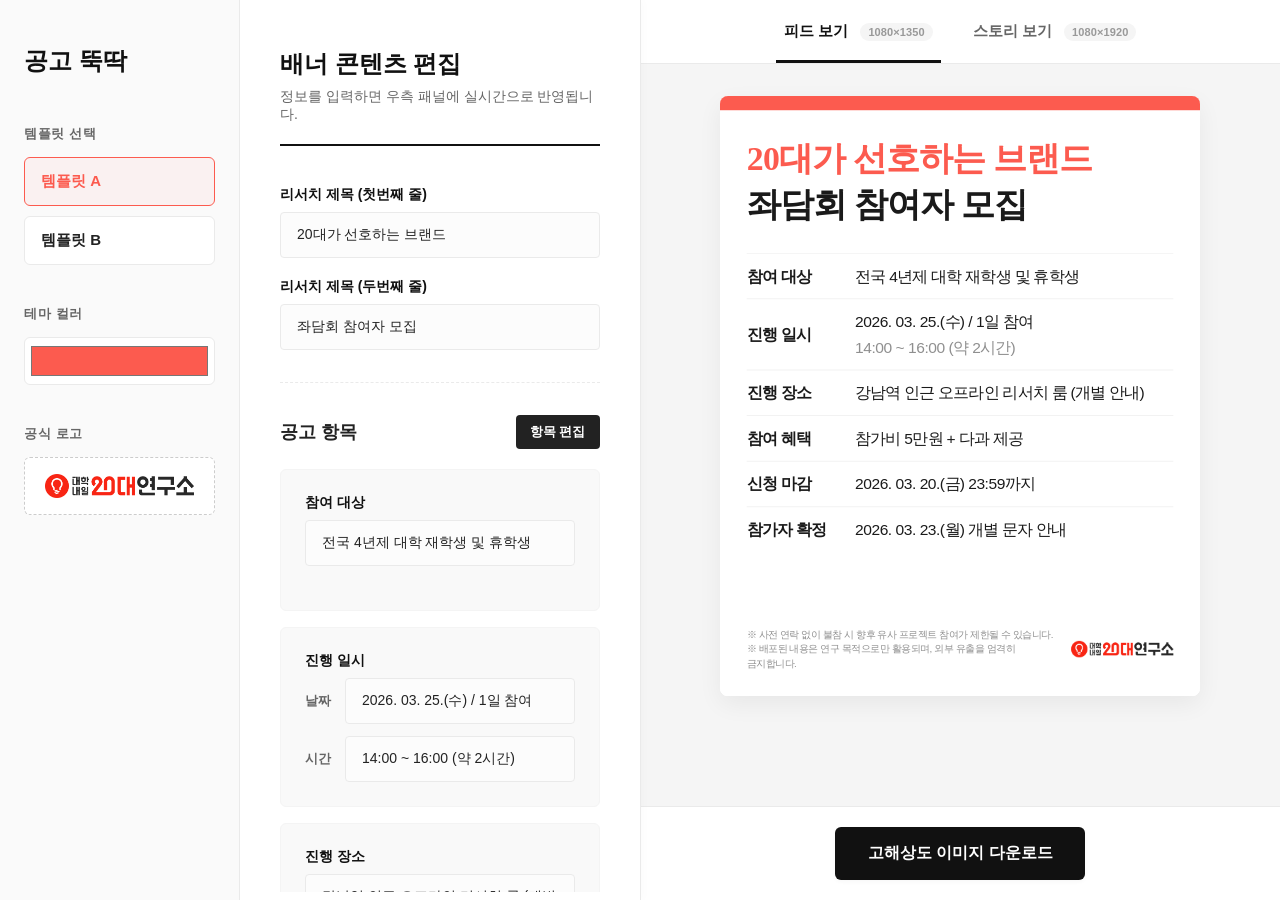
==== index.html @ 6df1a8b8 "Revert "Update index.html, script.js, locofy_template_a_story.css" This reverts commit bafbe2881d2fe" ====
<!DOCTYPE html>
<html lang="ko">

<head>
    <meta charset="UTF-8">
    <meta name="viewport" content="width=device-width, initial-scale=1.0">
    <title>공고뚝딱 : Research Banner Builder</title>
    <link rel="stylesheet" href="style.css">
    <link rel="stylesheet" href="templates/template_a/feed/locofy_global.css">
    <link rel="stylesheet" href="templates/template_a/feed/locofy_template_a_scoped.css">
    <link rel="stylesheet" href="templates/template_a/story/locofy_template_a_story_global.css">
    <link rel="stylesheet" href="templates/template_a/story/locofy_template_a_story_scoped.css">
    <link href="https://fonts.googleapis.com/css2?family=Pretendard:wght@400;500;600;700;800&display=swap"
        rel="stylesheet">
    <script src="https://cdnjs.cloudflare.com/ajax/libs/html2canvas/1.4.1/html2canvas.min.js"></script>
    <script src="https://cdn.jsdelivr.net/npm/sortablejs@latest/Sortable.min.js"></script>
</head>

<body>
    <div class="app-container">
        <!-- 1. 좌측: 빌드 패널 (5) -->
        <aside class="build-panel">

            <!-- Col 1: 기초 설정 -->
            <div class="build-col build-col-settings">
                <h2 class="app-title">공고 뚝딱</h2>
                <div class="setting-group">
                    <h3>템플릿 선택</h3>
                    <div class="template-toggle">
                        <button type="button" class="tpl-btn active" data-tpl="template-a">템플릿 A</button>
                        <button type="button" class="tpl-btn" data-tpl="template-b">템플릿 B</button>
                    </div>
                </div>

                <div class="setting-group">
                    <h3>테마 컬러</h3>
                    <input type="color" id="theme-color" value="#FC5B4F">
                </div>

                <div class="setting-group">
                    <h3>공식 로고</h3>
                    <div class="logo-preview-box">
                        <img src="assets/images/LOGO_20SLAB.png" alt="대학내일20대연구소 로고" class="panel-logo">
                    </div>
                </div>
            </div>

            <!-- Col 2: 콘텐츠 편집 -->
            <div class="build-col build-col-content">
                <div id="build-panel-scroller" class="build-panel-scroller">
                    <header class="content-header">
                        <h2>배너 콘텐츠 편집</h2>
                        <p>정보를 입력하면 우측 패널에 실시간으로 반영됩니다.</p>
                    </header>

                    <form id="banner-form">
                        <div class="form-group">
                            <label for="title-line1">리서치 제목 (첫번째 줄)</label>
                            <input type="text" id="title-line1" placeholder="예: 20대가 선호하는 브랜드" value="20대가 선호하는 브랜드">
                        </div>
                        <div class="form-group">
                            <label for="title-line2">리서치 제목 (두번째 줄)</label>
                            <input type="text" id="title-line2" placeholder="예: 좌담회 참여자 모집" value="좌담회 참여자 모집">
                        </div>

                        <!-- 동적 리스트 공간 (현재는 정적 입력 필드들을 유지하되, 구조상 분리) -->
                        <div class="dynamic-list-wrapper">
                            <div class="list-header">
                                <h3>공고 항목</h3>
                                <!-- 동적 관리를 위한 버튼 -->
                                <div class="list-action-btns">
                                    <button type="button" class="add-item-btn" style="display: none;">+ 항목 추가</button>
                                    <button type="button" class="edit-mode-btn">항목 편집</button>
                                </div>
                            </div>
                            <div class="dynamic-list">
                                <div class="list-item" id="editor-target">
                                    <div class="item-header-row">
                                        <div class="item-label-group">
                                            <span class="drag-handle" title="드래그하여 이동"><svg viewBox="0 0 24 24"
                                                    width="16" height="16" stroke="currentColor" stroke-width="2"
                                                    fill="none" stroke-linecap="round" stroke-linejoin="round">
                                                    <line x1="4" y1="8" x2="20" y2="8"></line>
                                                    <line x1="4" y1="16" x2="20" y2="16"></line>
                                                </svg></span>

                                            <span class="display-title-text"></span>
                                            <select class="preset-title-select dynamic-title-input" data-for="target">
                                                <option value="참여 대상" selected>참여 대상</option>
                                                <option value="진행 일시">진행 일시</option>
                                                <option value="진행 장소">진행 장소</option>
                                                <option value="참여 혜택">참여 혜택</option>
                                                <option value="신청 마감">신청 마감</option>
                                                <option value="참가자 확정">참가자 확정</option>
                                                <option value="기타">기타(직접 입력)</option>
                                            </select>
                                            <input type="text" class="custom-title-input dynamic-title-input"
                                                style="display:none;" placeholder="항목명 입력">

                                        </div>
                                        <label class="highlight-toggle" title="강조 항목 지정">
                                            <input type="checkbox" class="highlight-checkbox"
                                                data-preview-id="preview-dl-target">
                                            <span class="highlight-toggle-icon">★</span>
                                        </label>
                                        <button type="button" class="del-btn" title="항목 삭제"><svg viewBox="0 0 24 24"
                                                width="16" height="16" stroke="currentColor" stroke-width="2"
                                                fill="none" stroke-linecap="round" stroke-linejoin="round">
                                                <polyline points="3 6 5 6 21 6"></polyline>
                                                <path
                                                    d="M19 6v14a2 2 0 0 1-2 2H7a2 2 0 0 1-2-2V6m3 0V4a2 2 0 0 1 2-2h4a2 2 0 0 1 2 2v2">
                                                </path>
                                                <line x1="10" y1="11" x2="10" y2="17"></line>
                                                <line x1="14" y1="11" x2="14" y2="17"></line>
                                            </svg></button>
                                    </div>
                                    <div class="form-group">
                                        <input type="text" id="target" placeholder="예: 전국 4년제 대학 재학생 및 휴학생"
                                            value="전국 4년제 대학 재학생 및 휴학생">
                                    </div>
                                </div>

                                <div class="list-item" id="editor-date" style="position: relative; z-index: 2;">
                                    <div class="item-header-row">
                                        <div class="item-label-group">
                                            <span class="drag-handle" title="드래그하여 이동"><svg viewBox="0 0 24 24"
                                                    width="16" height="16" stroke="currentColor" stroke-width="2"
                                                    fill="none" stroke-linecap="round" stroke-linejoin="round">
                                                    <line x1="4" y1="8" x2="20" y2="8"></line>
                                                    <line x1="4" y1="16" x2="20" y2="16"></line>
                                                </svg></span>

                                            <span class="display-title-text"></span>
                                            <select class="preset-title-select dynamic-title-input" data-for="date">
                                                <option value="참여 대상">참여 대상</option>
                                                <option value="진행 일시" selected>진행 일시</option>
                                                <option value="진행 장소">진행 장소</option>
                                                <option value="참여 혜택">참여 혜택</option>
                                                <option value="신청 마감">신청 마감</option>
                                                <option value="참가자 확정">참가자 확정</option>
                                                <option value="기타">기타(직접 입력)</option>
                                            </select>
                                            <input type="text" class="custom-title-input dynamic-title-input"
                                                style="display:none;" placeholder="항목명 입력">
                                            <span class="fixed-item-label">(고정 항목)</span>
                                        </div>
                                        <label class="highlight-toggle" title="강조 항목 지정">
                                            <input type="checkbox" class="highlight-checkbox"
                                                data-preview-id="preview-dl-date">
                                            <span class="highlight-toggle-icon">★</span>
                                        </label>
                                        <!-- 진행 일시는 필수 항목이므로 삭제 버튼 제공 안됨 (드래그만 가능) -->
                                    </div>
                                    <div class="form-group form-group--grouped">
                                        <div class="sub-group">
                                            <label for="date-date">날짜</label>
                                            <input type="text" id="date-date" value="2026. 03. 25.(수) / 1일 참여">
                                        </div>
                                        <div class="sub-group">
                                            <label for="date-time">시간</label>
                                            <input type="text" id="date-time" value="14:00 ~ 16:00 (약 2시간)">
                                        </div>
                                    </div>
                                </div>

                                <div class="list-item" id="editor-location">
                                    <div class="item-header-row">
                                        <div class="item-label-group">
                                            <span class="drag-handle" title="드래그하여 이동"><svg viewBox="0 0 24 24"
                                                    width="16" height="16" stroke="currentColor" stroke-width="2"
                                                    fill="none" stroke-linecap="round" stroke-linejoin="round">
                                                    <line x1="4" y1="8" x2="20" y2="8"></line>
                                                    <line x1="4" y1="16" x2="20" y2="16"></line>
                                                </svg></span>

                                            <span class="display-title-text"></span>
                                            <select class="preset-title-select dynamic-title-input" data-for="location">
                                                <option value="참여 대상">참여 대상</option>
                                                <option value="진행 일시">진행 일시</option>
                                                <option value="진행 장소" selected>진행 장소</option>
                                                <option value="참여 혜택">참여 혜택</option>
                                                <option value="신청 마감">신청 마감</option>
                                                <option value="참가자 확정">참가자 확정</option>
                                                <option value="기타">기타(직접 입력)</option>
                                            </select>
                                            <input type="text" class="custom-title-input dynamic-title-input"
                                                style="display:none;" placeholder="항목명 입력">

                                        </div>
                                        <label class="highlight-toggle" title="강조 항목 지정">
                                            <input type="checkbox" class="highlight-checkbox"
                                                data-preview-id="preview-dl-location">
                                            <span class="highlight-toggle-icon">★</span>
                                        </label>
                                        <button type="button" class="del-btn" title="항목 삭제"><svg viewBox="0 0 24 24"
                                                width="16" height="16" stroke="currentColor" stroke-width="2"
                                                fill="none" stroke-linecap="round" stroke-linejoin="round">
                                                <polyline points="3 6 5 6 21 6"></polyline>
                                                <path
                                                    d="M19 6v14a2 2 0 0 1-2 2H7a2 2 0 0 1-2-2V6m3 0V4a2 2 0 0 1 2-2h4a2 2 0 0 1 2 2v2">
                                                </path>
                                                <line x1="10" y1="11" x2="10" y2="17"></line>
                                                <line x1="14" y1="11" x2="14" y2="17"></line>
                                            </svg></button>
                                    </div>
                                    <div class="form-group">
                                        <input type="text" id="location" value="강남역 인근 오프라인 리서치 룸 (개별 안내)">
                                    </div>
                                </div>

                                <div class="list-item" id="editor-benefit">
                                    <div class="item-header-row">
                                        <div class="item-label-group">
                                            <span class="drag-handle" title="드래그하여 이동"><svg viewBox="0 0 24 24"
                                                    width="16" height="16" stroke="currentColor" stroke-width="2"
                                                    fill="none" stroke-linecap="round" stroke-linejoin="round">
                                                    <line x1="4" y1="8" x2="20" y2="8"></line>
                                                    <line x1="4" y1="16" x2="20" y2="16"></line>
                                                </svg></span>

                                            <span class="display-title-text"></span>
                                            <select class="preset-title-select dynamic-title-input" data-for="benefit">
                                                <option value="참여 대상">참여 대상</option>
                                                <option value="진행 일시">진행 일시</option>
                                                <option value="진행 장소">진행 장소</option>
                                                <option value="참여 혜택" selected>참여 혜택</option>
                                                <option value="신청 마감">신청 마감</option>
                                                <option value="참가자 확정">참가자 확정</option>
                                                <option value="기타">기타(직접 입력)</option>
                                            </select>
                                            <input type="text" class="custom-title-input dynamic-title-input"
                                                style="display:none;" placeholder="항목명 입력">

                                        </div>
                                        <label class="highlight-toggle" title="강조 항목 지정">
                                            <input type="checkbox" class="highlight-checkbox"
                                                data-preview-id="preview-dl-benefit">
                                            <span class="highlight-toggle-icon">★</span>
                                        </label>
                                        <button type="button" class="del-btn" title="항목 삭제"><svg viewBox="0 0 24 24"
                                                width="16" height="16" stroke="currentColor" stroke-width="2"
                                                fill="none" stroke-linecap="round" stroke-linejoin="round">
                                                <polyline points="3 6 5 6 21 6"></polyline>
                                                <path
                                                    d="M19 6v14a2 2 0 0 1-2 2H7a2 2 0 0 1-2-2V6m3 0V4a2 2 0 0 1 2-2h4a2 2 0 0 1 2 2v2">
                                                </path>
                                                <line x1="10" y1="11" x2="10" y2="17"></line>
                                                <line x1="14" y1="11" x2="14" y2="17"></line>
                                            </svg></button>
                                    </div>
                                    <div class="form-group">

                                        <select id="benefit" class="reward-select dynamic-content-input">
                                            <option value="">리워드 선택 안함</option>
                                            <option value="네이버페이 3천원(전원)">네이버페이 3천원(전원)</option>
                                            <option value="네이버페이 5천원(전원)">네이버페이 5천원(전원)</option>
                                            <option value="커리어톡 3천원(전원)">커리어톡 3천원(전원)</option>
                                            <option value="커리어톡 5천원(전원)">커리어톡 5천원(전원)</option>
                                            <option value="기타" selected>기타(직접 입력)</option>
                                        </select>
                                        <input type="text" id="benefit-custom" placeholder="기타 혜택 입력"
                                            value="참가비 5만원 + 다과 제공" style="margin-top: 0.5rem; width: 100%;">

                                    </div>
                                </div>

                                <div class="list-item" id="editor-deadline">
                                    <div class="item-header-row">
                                        <div class="item-label-group">
                                            <span class="drag-handle" title="드래그하여 이동"><svg viewBox="0 0 24 24"
                                                    width="16" height="16" stroke="currentColor" stroke-width="2"
                                                    fill="none" stroke-linecap="round" stroke-linejoin="round">
                                                    <line x1="4" y1="8" x2="20" y2="8"></line>
                                                    <line x1="4" y1="16" x2="20" y2="16"></line>
                                                </svg></span>

                                            <span class="display-title-text"></span>
                                            <select class="preset-title-select dynamic-title-input" data-for="deadline">
                                                <option value="참여 대상">참여 대상</option>
                                                <option value="진행 일시">진행 일시</option>
                                                <option value="진행 장소">진행 장소</option>
                                                <option value="참여 혜택">참여 혜택</option>
                                                <option value="신청 마감" selected>신청 마감</option>
                                                <option value="참가자 확정">참가자 확정</option>
                                                <option value="기타">기타(직접 입력)</option>
                                            </select>
                                            <input type="text" class="custom-title-input dynamic-title-input"
                                                style="display:none;" placeholder="항목명 입력">

                                        </div>
                                        <label class="highlight-toggle" title="강조 항목 지정">
                                            <input type="checkbox" class="highlight-checkbox"
                                                data-preview-id="preview-dl-deadline">
                                            <span class="highlight-toggle-icon">★</span>
                                        </label>
                                        <button type="button" class="del-btn" title="항목 삭제"><svg viewBox="0 0 24 24"
                                                width="16" height="16" stroke="currentColor" stroke-width="2"
                                                fill="none" stroke-linecap="round" stroke-linejoin="round">
                                                <polyline points="3 6 5 6 21 6"></polyline>
                                                <path
                                                    d="M19 6v14a2 2 0 0 1-2 2H7a2 2 0 0 1-2-2V6m3 0V4a2 2 0 0 1 2-2h4a2 2 0 0 1 2 2v2">
                                                </path>
                                                <line x1="10" y1="11" x2="10" y2="17"></line>
                                                <line x1="14" y1="11" x2="14" y2="17"></line>
                                            </svg></button>
                                    </div>
                                    <div class="form-group">
                                        <input type="text" id="deadline" value="2026. 03. 20.(금) 23:59까지">
                                    </div>
                                </div>

                                <div class="list-item" id="editor-announcement">
                                    <div class="item-header-row">
                                        <div class="item-label-group">
                                            <span class="drag-handle" title="드래그하여 이동"><svg viewBox="0 0 24 24"
                                                    width="16" height="16" stroke="currentColor" stroke-width="2"
                                                    fill="none" stroke-linecap="round" stroke-linejoin="round">
                                                    <line x1="4" y1="8" x2="20" y2="8"></line>
                                                    <line x1="4" y1="16" x2="20" y2="16"></line>
                                                </svg></span>

                                            <span class="display-title-text"></span>
                                            <select class="preset-title-select dynamic-title-input"
                                                data-for="announcement">
                                                <option value="참여 대상">참여 대상</option>
                                                <option value="진행 일시">진행 일시</option>
                                                <option value="진행 장소">진행 장소</option>
                                                <option value="참여 혜택">참여 혜택</option>
                                                <option value="신청 마감">신청 마감</option>
                                                <option value="참가자 확정" selected>참가자 확정</option>
                                                <option value="기타">기타(직접 입력)</option>
                                            </select>
                                            <input type="text" class="custom-title-input dynamic-title-input"
                                                style="display:none;" placeholder="항목명 입력">

                                        </div>
                                        <label class="highlight-toggle" title="강조 항목 지정">
                                            <input type="checkbox" class="highlight-checkbox"
                                                data-preview-id="preview-dl-announcement">
                                            <span class="highlight-toggle-icon">★</span>
                                        </label>
                                        <button type="button" class="del-btn" title="항목 삭제"><svg viewBox="0 0 24 24"
                                                width="16" height="16" stroke="currentColor" stroke-width="2"
                                                fill="none" stroke-linecap="round" stroke-linejoin="round">
                                                <polyline points="3 6 5 6 21 6"></polyline>
                                                <path
                                                    d="M19 6v14a2 2 0 0 1-2 2H7a2 2 0 0 1-2-2V6m3 0V4a2 2 0 0 1 2-2h4a2 2 0 0 1 2 2v2">
                                                </path>
                                                <line x1="10" y1="11" x2="10" y2="17"></line>
                                                <line x1="14" y1="11" x2="14" y2="17"></line>
                                            </svg></button>
                                    </div>
                                    <div class="form-group">
                                        <input type="text" id="announcement" value="2026. 03. 23.(월) 개별 문자 안내">
                                    </div>
                                </div>
                            </div>
                        </div>

                        <div class="form-group notice-group">
                            <label for="notice">유의사항</label>
                            <textarea id="notice" rows="3">※ 사전 연락 없이 불참 시 향후 유사 프로젝트 참여가 제한될 수 있습니다.
※ 배포된 내용은 연구 목적으로만 활용되며, 외부 유출을 엄격히 금지합니다.</textarea>
                        </div>

                        <div class="form-actions"
                            style="margin-top: 2.5rem; text-align: center; padding-top: 1.5rem; border-top: 1px dashed var(--border-color);">
                            <button type="button" id="save-data-btn" class="secondary-btn"
                                style="width: 100%; max-width: 250px;">임시저장</button>
                        </div>
                    </form>
                </div>
            </div>
        </aside>

        <!-- 2. 우측: 프리뷰 패널 (5) -->
        <main class="preview-panel">
            <!-- 규격 초과 알림 바 (Red Notification Bar) -->
            <div id="overflow-alert">
                <span class="alert-icon">⚠️</span>
                <span id="overflow-alert-msg">콘텐츠가 규격을 초과했습니다. 내용을 줄여주세요!</span>
            </div>
            <!-- 상단 탭 메뉴 -->
            <div class="preview-header">
                <div class="view-tabs">
                    <button class="view-tab active" data-mode="feed">피드 보기 <span
                            class="view-mode-badge">1080×1350</span></button>
                    <button class="view-tab" data-mode="story">스토리 보기 <span
                            class="view-mode-badge">1080×1920</span></button>
                </div>
            </div>

            <!-- 중앙 캔버스 영역 -->
            <div class="preview-center">
                <div class="canvas-container shadow-card" id="canvas-container">
                    <!-- 용량 게이지 바 -->
                    <div class="capacity-bar-wrapper">
                        <div class="capacity-bar-fill" id="capacity-bar"></div>
                    </div>
                    <!-- 템플릿 로직이 반영되는 컨테이너 -->
                    <div id="banner-canvas" class="banner-canvas template-a">
                        <!-- 기존 배너 디자인 뼈대 유지 -->
                        <div class="canvas-top-line"></div>

                        <!-- inner-wrap: 스토리 모드에서 수직 중앙 정렬 대상 -->
                        <div id="banner-content-wrapper" class="banner-inner-wrap">
                            <div id="banner-main-area" class="banner-content">
                                <div class="banner-header">
                                    <h2 id="preview-title-line1" class="preview-title-line1">20대가 선호하는 브랜드</h2>
                                    <h1 id="preview-title-line2" class="preview-title-line2">좌담회 참여자 모집</h1>
                                </div>

                                <div class="info-list">
                                    <dl id="preview-dl-target">
                                        <dt id="preview-dt-target">참여 대상</dt>
                                        <dd id="preview-target">전국 4년제 대학 재학생 및 휴학생</dd>
                                    </dl>
                                    <dl id="preview-dl-date">
                                        <dt id="preview-dt-date">진행 일시</dt>
                                        <dd>
                                            <span id="preview-date-date" class="block-span">2026. 03. 25.(수) / 1일
                                                참여</span>
                                            <span id="preview-date-time" class="block-span">14:00 ~ 16:00 (약 2시간)</span>
                                        </dd>
                                    </dl>
                                    <dl id="preview-dl-location">
                                        <dt id="preview-dt-location">진행 장소</dt>
                                        <dd id="preview-location">강남역 인근 오프라인 리서치 룸 (개별 안내)</dd>
                                    </dl>
                                    <dl id="preview-dl-benefit">
                                        <img id="preview-reward-img" class="reward-img" style="display:none;" src="">
                                        <dt id="preview-dt-benefit">참여 혜택</dt>
                                        <dd id="preview-benefit">참가비 5만원 + 다과 제공</dd>
                                    </dl>
                                    <dl id="preview-dl-deadline">
                                        <dt id="preview-dt-deadline">신청 마감</dt>
                                        <dd id="preview-deadline" class="semi-bold text-dark">2026. 03. 20.(금) 23:59까지
                                        </dd>
                                    </dl>
                                    <dl id="preview-dl-announcement">
                                        <dt id="preview-dt-announcement">확정 안내</dt>
                                        <dd id="preview-announcement">2026. 03. 23.(월) 개별 문자 안내</dd>
                                    </dl>
                                </div>
                            </div>

                            <div id="banner-footer-area" class="banner-footer">
                                <div class="notice-container">
                                    <p id="preview-notice" class="notice-text">※ 사전 연락 없이 불참 시 향후 유사 프로젝트 참여가 제한될 수
                                        있습니다.<br>※ 배포된 내용은 연구 목적으로만 활용되며, 외부 유출을 엄격히 금지합니다.</p>
                                </div>
                                <div class="brand-watermark">
                                    <img src="assets/images/LOGO_20SLAB.png" alt="대학내일20대연구소 공식 로고"
                                        class="official-logo">
                                </div>
                            </div>
                        </div>

                        <!-- 🚀 Locofy 실시간 HTML 렌더링 래퍼 -->
                        <div id="locofy-dynamic-wrapper" style="display: none;"></div>

                    </div>
                </div>
            </div>

            <!-- 하단 액션 버튼 영역 -->
            <div class="preview-actions">
                <button type="button" id="download-btn" class="download-btn">고해상도 이미지 다운로드</button>
            </div>
        </main>
    </div>

    <!-- 🚀 Locofy 실시간 HTML 렌더링용 템플릿 (CORS 우회 및 독립적 로드) -->
    <template id="tpl-locofy-a-feed">
        <div class="template-a-feed">
            <div class="head-bar"></div>
            <header class="frame-title">
                <h2 class="line-1"></h2>
                <h1 class="line-2"></h1>
            </header>
            <main class="frame-contents">
            </main>
            <div class="frame-footer">
                <div class="div locofy-notice"></div>
                <img class="logo-20slab-red-icon" loading="lazy" alt="로고" src="./assets/images/LOGO_20SLAB.png" />
            </div>
        </div>
    </template>

    <template id="tpl-locofy-a-story">
        <div class="template-a-feed">
            <div class="head-bar"></div>
            <header class="frame-title">
                <h2 class="line-12"></h2>
                <h1 class="line-22"></h1>
            </header>
            <main class="frame-contents">
            </main>
            <div class="frame-footer">
                <div class="div2 locofy-notice"></div>
                <img class="logo-20slab-red-icon2" loading="lazy" alt="" src="./assets/images/LOGO_20SLAB.png" />
            </div>
        </div>
    </template>

    <script src="script.js"></script>
</body>

</html>
---- style.css ----
@import url("https://cdn.jsdelivr.net/gh/orioncactus/pretendard@v1.3.8/dist/web/static/pretendard.css");

:root {
    --primary: #FC5B4F;
    --bg-color: #F5F5F5; /* 연한 회색 배경 */
    --panel-bg: #FFFFFF;
    --text-title: #111111;
    --text-main: #222222;
    --text-muted: #666666;
    --text-light: #999999;
    --border-color: #EAEAEA;
    --border-soft: #F4F4F4;
    --shadow-sm: 0 2px 4px rgba(0,0,0,0.03);
    --shadow-md: 0 8px 24px rgba(0,0,0,0.06); /* 그림자 짙게 조정 */
    --shadow-lg: 0 16px 32px rgba(0,0,0,0.1);
}

* {
    box-sizing: border-box;
    margin: 0;
    padding: 0;
    font-family: 'Pretendard', -apple-system, BlinkMacSystemFont, "Segoe UI", Roboto, sans-serif;
}

body {
    background-color: var(--bg-color);
    color: var(--text-main);
    height: 100vh;
    overflow: hidden;
}

.app-container {
    display: flex;
    height: 100vh;
    width: 100vw;
}

/* -------------------------------------
   좌측: 빌드 패널 (Build Panel)
------------------------------------- */
.build-panel {
    flex: 1; /* 가로 5 분할 */
    display: flex;
    flex-direction: row;
    background-color: var(--panel-bg);
    border-right: 1px solid var(--border-color);
    box-shadow: 2px 0 10px rgba(0,0,0,0.02);
    z-index: 10;
}

/* Col 1: 기초 설정 */
.build-col-settings {
    width: 240px;
    background-color: #FAFAFA;
    border-right: 1px solid var(--border-color);
    /* 우측 편집 패널의 테두리 여백(5px)을 동일하게 더해서 y축 높이를 완벽히 맞춤 */
    padding: calc(2.5rem + 5px) 1.5rem 2.5rem 1.5rem;
    display: flex;
    flex-direction: column;
    gap: 2.5rem;
    overflow-y: auto;
}

.app-title {
    font-size: 1.5rem;
    font-weight: 800;
    margin-bottom: 0.5rem;
    color: var(--text-title);
}

.setting-group h3 {
    font-size: 0.8125rem;
    font-weight: 800;
    color: var(--text-muted);
    margin-bottom: 0.875rem;
    text-transform: uppercase;
    letter-spacing: 0.05em;
}

.template-toggle {
    display: flex;
    flex-direction: column;
    gap: 0.625rem;
}

.tpl-btn {
    width: 100%;
    padding: 0.875rem 1rem;
    border: 1px solid var(--border-color);
    background-color: var(--panel-bg);
    border-radius: 0.375rem;
    cursor: pointer;
    font-size: 0.9375rem;
    font-weight: 600;
    text-align: left;
    color: var(--text-main);
    transition: all 0.2s ease;
}

.tpl-btn:hover {
    border-color: #CCC;
}

.tpl-btn.active {
    border-color: var(--primary);
    background-color: rgba(252, 91, 79, 0.05);
    color: var(--primary);
    font-weight: 700;
}

.setting-group input[type="color"] {
    width: 100%;
    height: 48px;
    padding: 0.25rem;
    border: 1px solid var(--border-color);
    border-radius: 0.375rem;
    cursor: pointer;
    background-color: var(--panel-bg);
}

.logo-preview-box {
    padding: 1rem;
    background-color: var(--panel-bg);
    border: 1px dashed #CCC;
    border-radius: 0.375rem;
    display: flex;
    justify-content: center;
    align-items: center;
}

.logo-preview-box .panel-logo {
    height: 24px;
    width: auto;
    object-fit: contain;
}

/* Col 2: 콘텐츠 편집 */
.build-col-content {
    flex: 1;
    display: flex;
    flex-direction: column;
    overflow: hidden; /* 테두리가 잘리지 않도록 이곳에서 스크롤을 막음 */
    border: 3px solid transparent; /* 평활 시 3px 프레임 확보 */
    box-sizing: border-box; /* 패널 폭 440px 고정 안쪽으로 보더 흡수 */
    padding: 5px; /* 스크롤바가 테두리에서 5px 떨어지도록 안쪽 여백 설정 */
    background-color: var(--panel-bg);
    transition: all 0.3s ease;
}

.build-panel-scroller {
    padding: 2.5rem 2rem 2.5rem 2rem; /* 스크롤 내부 영역은 알맹이 div로 넘김 */
    overflow-y: auto;
    flex: 1;
}

.content-header {
    margin-bottom: 2.5rem;
    border-bottom: 2px solid var(--text-title);
    padding-bottom: 1.25rem;
}

/* Edit Mode Visual Feedback */
.build-col-content.edit-mode-active {
    border: 3px solid #4895FF; /* 투명 테두리가 파란색으로 변경됨 */
    background-color: rgba(72, 149, 255, 0.02);
}

.content-header h2 {
    font-size: 1.5rem;
    font-weight: 800;
    margin-bottom: 0.5rem;
    color: var(--text-title);
}

.content-header p {
    font-size: 0.875rem;
    color: var(--text-muted);
}

/* 기존 Form 구조 호환 */
.form-group {
    margin-bottom: 1.25rem;
}

.form-group label:not(.group-label) {
    display: block;
    font-size: 0.875rem;
    font-weight: 700;
    margin-bottom: 0.5rem;
    color: var(--text-title);
}

/* 주요 섹션(리서치 제목, 유의사항) 라벨을 공고 항목 헤더와 동일하게 강조 */
.form-group label[for="title"],
.form-group label[for="notice"] {
    font-size: 1.125rem;
    font-weight: 800;
}

.form-group input[type="text"],
.form-group textarea {
    width: 100%;
    padding: 0.875rem 1rem;
    border: 1px solid var(--border-color);
    border-radius: 0.25rem;
    font-size: 0.875rem;
    transition: all 0.2s ease;
    outline: none;
    background-color: #FCFCFC;
    color: var(--text-main);
}

.form-group textarea {
    resize: vertical;
}

.form-group input[type="text"]:focus,
.form-group textarea:focus {
    border-color: var(--primary);
    background-color: #FFF;
    box-shadow: 0 0 0 1px var(--primary);
}

/* 동적 리스트 묶음 */
.dynamic-list-wrapper {
    margin: 2rem 0;
    padding-top: 2rem;
    border-top: 1px dashed var(--border-color);
}

.list-header {
    display: flex;
    justify-content: space-between;
    align-items: center;
    margin-bottom: 1.25rem;
}

.list-header h3 {
    font-size: 1.125rem;
    font-weight: 800;
}

.list-action-btns {
    display: flex;
    gap: 0.5rem;
}

.edit-mode-btn {
    padding: 0.5rem 0.875rem;
    background-color: var(--text-main);
    border: none;
    border-radius: 0.25rem;
    font-size: 0.8125rem;
    font-weight: 700;
    color: #FFF;
    cursor: pointer;
    transition: background-color 0.2s;
}

.edit-mode-btn:hover {
    background-color: #111;
}

.edit-mode-btn.active {
    background-color: var(--primary);
}

.add-item-btn {
    padding: 0.5rem 0.875rem;
    background-color: #F0F0F0;
    border: none;
    border-radius: 0.25rem;
    font-size: 0.8125rem;
    font-weight: 700;
    color: var(--text-title);
    cursor: pointer;
    transition: background-color 0.2s;
}

.add-item-btn:hover {
    background-color: #E0E0E0;
}

.list-item {
    background-color: #F9F9F9;
    border: 1px solid var(--border-soft);
    padding: 1.5rem;
    border-radius: 0.375rem;
    margin-bottom: 1rem;
    position: relative;
    /* 부드러운 추가/삭제 애니메이션을 돕는 전환 효과 */
    transition: all 0.3s ease;
}

.item-header-row {
    display: flex;
    justify-content: space-between;
    align-items: center;
    margin-bottom: 0.5rem;
}

.item-label-group {
    display: flex;
    align-items: center;
    gap: 0.5rem;
    flex: 1; /* 가변 인풋 공간 확보 */
}

.item-header-row label, .item-header-row .group-label {
    font-size: 0.875rem !important;
    font-weight: 700 !important;
    color: var(--text-title);
    margin-bottom: 0 !important;
}

/* 동적 생성되는 항목명 입력 필드 */
.dynamic-title-input {
    flex: 1;
    font-size: 0.875rem;
    font-weight: 700;
    color: var(--text-title);
    border: 1px solid transparent;
    border-bottom: 1px dashed var(--border-color);
    background: transparent;
    padding: 0.25rem 0.25rem 0.25rem 0;
    margin-right: 1rem;
    outline: none;
    transition: border-bottom-color 0.2s ease;
}

.dynamic-title-input:focus, .dynamic-title-input:hover {
    border-bottom-color: var(--primary);
}

/* 편집 모드일 때만 보이는 기능 버튼들 */
.del-btn, .drag-handle, .fixed-item-label, .highlight-toggle {
    display: none;
}

.edit-mode-active .del-btn {
    display: flex;
}

.edit-mode-active .drag-handle {
    display: inline-flex;
}

.edit-mode-active .fixed-item-label {
    display: inline;
}

.edit-mode-active .highlight-toggle {
    display: inline-flex;
    align-items: center;
    cursor: pointer;
    margin-right: 0.25rem;
}

/* 폼 제목 표시 텍스트 (보기 모드) */
.display-title-text {
    flex: 1;
    font-size: 0.875rem;
    font-weight: 700;
    color: var(--text-title);
    white-space: nowrap;
    overflow: hidden;
    text-overflow: ellipsis;
    margin-right: 1rem;
}

/* 기본 상태에서 드롭다운(select) 및 사용자 입력 숨김 */
.preset-title-select, .custom-title-input {
    display: none !important;
}

/* 편집 모드: 텍스트 숨기고, 폼 요소 보임 */
.edit-mode-active .display-title-text {
    display: none !important;
}

.edit-mode-active .preset-title-select {
    display: inline-block !important;
}

.edit-mode-active .custom-title-input.is-active {
    display: block !important;
}

.fixed-item-label {
    font-size: 0.75rem;
    color: var(--text-muted);
    font-weight: 400;
    margin-left: 0.25rem;
}

/* 쓰레기통 아이콘 버튼 */
.del-btn {
    background: none;
    border: none;
    cursor: pointer;
    color: var(--text-light);
    padding: 0.375rem;
    border-radius: 0.375rem;
    align-items: center;
    justify-content: center;
    transition: all 0.2s ease;
}

.del-btn:hover {
    color: #E53737;
    background-color: rgba(229, 55, 55, 0.1);
}

/* 강조 아이콘 (★ 별 버튼) */
.highlight-toggle {
    background: none;
    border: none;
    cursor: pointer;
    padding: 0.25rem;
    border-radius: 0.25rem;
    transition: all 0.2s ease;
    flex-shrink: 0;
}

.highlight-toggle input[type="checkbox"] {
    display: none; /* 실제 체크박스 숨기고 아이콘으로 대체 */
}

.highlight-toggle-icon {
    font-size: 1rem;
    color: var(--text-light);
    transition: color 0.2s ease, transform 0.2s ease;
    user-select: none;
}

.highlight-toggle:hover .highlight-toggle-icon {
    color: var(--primary);
    transform: scale(1.15);
}

.highlight-toggle input:checked ~ .highlight-toggle-icon {
    color: var(--primary);
}

/* 드래그 핸들 */
.drag-handle {
    cursor: grab;
    color: var(--text-muted);
    align-items: center;
    justify-content: center;
    padding: 0.25rem;
    border-radius: 0.25rem;
}

.drag-handle:hover {
    background-color: #EAEAEA;
    color: var(--text-title);
}

.drag-handle:active {
    cursor: grabbing;
}

/* Sortable.js 고스트 요소(잡고 있는 동안) 효과 */
.sortable-ghost {
    opacity: 0.5;
}

/* 기존 그룹핑 폼 (일시 등) 유지 */
.form-group--grouped {
    margin-bottom: 0; /* list-item 내에서는 여백 축소 */
}

.group-label {
    display: block;
    font-size: 0.875rem;
    font-weight: 700;
    margin-bottom: 1rem;
    color: var(--text-title);
}

.sub-group {
    margin-bottom: 0.75rem;
    display: flex;
    align-items: center;
}

.sub-group:last-child {
    margin-bottom: 0;
}

.sub-group label {
    width: 40px;
    margin-bottom: 0 !important;
    font-size: 0.8125rem !important;
    color: var(--text-muted) !important;
}

.sub-group input {
    flex: 1;
}

.notice-group {
    margin-top: 2rem;
    border-top: 1px dashed var(--border-color);
    padding-top: 2rem;
}

/* -------------------------------------
   우측: 프리뷰 패널 (Preview Panel)
------------------------------------- */
.preview-panel {
    flex: 1; /* 가로 5 분할 */
    display: flex;
    flex-direction: column;
    background-color: var(--bg-color); /* 요청하신 깔끔한 연한 회색 f5f5f5 */
    position: relative;
    z-index: 1;
}

/* 상단 탭 메뉴 */
.preview-header {
    height: 64px;
    background-color: var(--panel-bg);
    border-bottom: 1px solid var(--border-color);
    display: flex;
    align-items: center;
    justify-content: center;
}

.view-tabs {
    display: flex;
    gap: 1.5rem;
    height: 100%;
}

.view-tab {
    background: none;
    border: none;
    font-size: 0.9375rem;
    font-weight: 700;
    color: var(--text-muted);
    padding: 0 0.5rem;
    cursor: pointer;
    position: relative;
    transition: color 0.2s;
    height: 100%;
}

.view-tab:hover {
    color: var(--text-title);
}

.view-tab.active {
    color: var(--text-title);
}

.view-tab.active::after {
    content: '';
    position: absolute;
    bottom: 0;
    left: 0;
    width: 100%;
    height: 3px;
    background-color: var(--text-title);
}

/* 중앙 캔버스 컴포넌트 */
.preview-center {
    flex: 1;
    overflow-y: auto;
    padding: 2rem 3rem 3rem;
    display: flex;
    justify-content: center;
    align-items: flex-start;
}

/* 캔버스 그림자 카드 래퍼 */
.canvas-container {
    width: 100%;
    max-width: 480px;
    margin: 0 auto;
    background-color: var(--panel-bg);
    display: flex;
    flex-direction: column;
    border-radius: 0.5rem;
    box-shadow: var(--shadow-md);
    overflow: hidden;
    /* 기본(피드): 1080:1350 = 4:5 비율 */
    aspect-ratio: 4 / 5;
    transition: aspect-ratio 0.4s ease;
}

/* 스토리 뷰: 1080:1920 = 9:16 비율 */
.canvas-container.view-story {
    aspect-ratio: 9 / 16;
    /* max-width: 320px; (제거됨 - 가로 너비 동일 유지) */
}

/* -----------------------------------------------
   실시간 균강 갈를 알림 바 (Red Notification Bar)
   - preview-panel 블록 안에 위치하는 100% 업
   - 평소: height:0 / 초과: height:46px (slide down)
----------------------------------------------- */
#overflow-alert {
    width: 100%;
    height: 0;
    overflow: hidden;
    background: #FF4D4D;
    color: #fff;
    display: flex;
    align-items: center;
    justify-content: center;
    gap: 0.5rem;
    font-size: 0.8125rem;
    font-weight: 700;
    letter-spacing: 0.01em;
    transition: height 0.3s cubic-bezier(0.4, 0, 0.2, 1);
    pointer-events: none;
    flex-shrink: 0;
}

#overflow-alert.is-visible {
    height: 46px;
}

#overflow-alert .alert-icon {
    font-size: 1rem;
    flex-shrink: 0;
}

/* 규격 초과 시 에디터 인풋 강조 */
.input-overflow-warning {
    border-color: #E53737 !important;
    background-color: rgba(229, 55, 55, 0.04) !important;
    box-shadow: 0 0 0 2px rgba(229, 55, 55, 0.2) !important;
    transition: all 0.2s ease;
}

/* 규격 게이지 바 (캔버스 상단에 표시) */
.capacity-bar-wrapper {
    position: relative;
    width: 100%;
    height: 4px;
    background: var(--border-soft);
    overflow: hidden;
}

.capacity-bar-fill {
    height: 100%;
    width: 0%;
    background: var(--primary);
    transition: width 0.3s ease, background-color 0.3s ease;
    border-radius: 0 2px 2px 0;
}

.capacity-bar-fill.is-over {
    background: #E53737;
}

/* 뷰 탭 모드 배지 (규격 텍스트) */
.view-mode-badge {
    font-size: 0.6875rem;
    font-weight: 600;
    color: var(--text-light);
    background: var(--bg-color);
    padding: 0.2rem 0.5rem;
    border-radius: 1rem;
    margin-left: 0.5rem;
    letter-spacing: 0.01em;
    vertical-align: middle;
}


/* -------------------------------------
   실제 렌더링 배너 구조 (.banner-canvas)
------------------------------------- */
.banner-canvas {
    position: relative;
    width: 100%;
    min-height: 100%;
    display: flex;
    flex-direction: column;
    background-color: var(--panel-bg);
}

/* 스토리 모드에서는 캔버스가 콘텐츠 높이만큼만 차지해야 overflow 판정이 정확함 */
.banner-canvas.story-centered {
    min-height: 0;
    height: auto;
}

/* 배너 안쪽 wrap - flex 이용해 다음 요소들 수직 정렬 */
.banner-inner-wrap {
    flex: 1;
    display: flex;
    flex-direction: column;
    /* 피드: 상단 정렬 (flex-start) */
    justify-content: flex-start;
}

/* 스토리 수직 중앙 정렬 */
.banner-canvas.story-centered .banner-inner-wrap {
    justify-content: center;
}

.canvas-top-line {
    width: 100%;
    height: 8px;
    background-color: var(--primary);
    transition: all 0.3s ease;
}

/* 스토리 모드일 때 테마 컬러를 120px 영역으로 채워서 상단 인스타그램 여백 확보 */
.canvas-container.view-story .canvas-top-line {
    height: 120px;
}

.banner-content {
    flex: 1; /* 피드 모드: 콘텐츠 영역이 확장되어 푸터가 정확히 하단에 밀착되게 함 */
    padding: 3rem 3rem 1.5rem;
    display: flex;
    flex-direction: column;
}

/* 피드 모드 명시적 푸터 정렬 */
#banner-footer-area {
    display: flex;
    flex-direction: row;
    justify-content: space-between;
    align-items: flex-start; /* 혹은 기존 flex-end. 상단 디자인 여백 침범 방지 */
}

/* -----------------------------------------------
   스토리 모드 레이아웃 고도화 
----------------------------------------------- */

/* 전체 정렬: 수직 중앙 배치 */
.banner-canvas.story-centered #banner-content-wrapper {
    justify-content: center;
}

/* 메인 영역(제목+항목): 기본 flex: 1을 해제해 푸터를 하단으로 끝까지 밀어내지 않고 중앙에 모이게 함 */
.banner-canvas.story-centered #banner-main-area {
    flex: none;
}

/* 푸터 레이아웃: 유의사항 아래에 로고가 오도록 수직 배치 후 중앙 정렬 */
.banner-canvas.story-centered #banner-footer-area {
    flex-direction: column;
    align-items: center;
}

.banner-canvas.story-centered #banner-footer-area .notice-container {
    padding-right: 0;
    margin-bottom: 2rem;
    text-align: center;
}

.banner-canvas.story-centered #banner-footer-area .notice-text {
    text-align: center;
}

.banner-header { margin-bottom: 2.5rem; }

.preview-title-line1, 
.preview-title-line2 {
    font-size: 2.25rem;
    font-weight: 700;
    line-height: 1.35;
    color: var(--text-title);
    word-break: keep-all;
    letter-spacing: -0.03em;
    margin: 0;
}

.preview-title-line1 {
    margin-bottom: 0.25rem;
}

.info-list {
    display: flex;
    flex-direction: column;
}

.info-list dl {
    display: flex;
    align-items: flex-start;
    padding: 1.125rem 0;     /* 위아래 간격을 1.125rem으로 완벽히 통일 */
    border-bottom: 1px solid #EEEEEE; /* 수평 구분선 동일한 연한 회색(1px) 색상 통일 */
    margin: 0;
    position: relative; /* 하이라이트 배경 렌더링에 필요 */
}

.info-list dl:last-child {
    border-bottom: none;
}

.info-list dt {
    width: 110px;
    font-size: 15px;
    font-weight: 500;
    color: var(--text-muted);
    line-height: 1.5;
    flex-shrink: 0;
}

.info-list dd {
    flex: 1;
    font-size: 15px;
    font-weight: 400;
    color: var(--text-main);
    line-height: 1.5;
    word-break: keep-all;
}

.block-span { display: block; }

.block-span + .block-span {
    margin-top: 0.25rem;
    font-size: 0.9375rem;
    color: var(--text-muted);
}

.highlight-row {
    /* 레이아웃 박스(상하 간격 및 테두리)를 다른 항목과 100% 동일하게 유지 */
    border-bottom: 1px solid #EEEEEE !important;
    padding: 1.125rem 0 !important;
    margin: 0 !important;
    background-color: transparent !important; /* 배경색 직접 주면 border까지 늘어남 방지 */
}

/* 여백을 침범하지 않게 가상 요소로 배경색만 은은하게 할당 */
.highlight-row::before {
    content: '';
    position: absolute;
    top: 0.125rem; bottom: 0.125rem;
    left: -1rem; right: -1rem;
    background-color: rgba(252, 91, 79, 0.04);
    border-radius: 0.375rem;
    z-index: 0;
    pointer-events: none;
}

.highlight-row dt, .highlight-row dd {
    position: relative;
    z-index: 1;
    color: var(--primary);
    font-weight: 700;
    transition: color 0.3s ease;
}

.semi-bold { font-weight: 600; }
.text-dark { color: var(--text-title); }

.banner-footer {
    padding: 3rem 3rem 2.5rem;
    background-color: var(--panel-bg);
    display: flex;
    justify-content: space-between;
    align-items: flex-end;
}

.notice-container {
    flex: 1;
    padding-right: 1.5rem; /* 텍스트 공간을 더 확보하기 위해 우측 여백을 소폭 축소 */
}

.notice-text {
    font-size: 0.75rem;
    font-weight: 400;
    color: var(--text-light);
    line-height: 1.5;
    letter-spacing: -0.01em;
    white-space: pre-wrap; /* 사용자가 입력한 엔터(줄바꿈) 유지 */
    word-break: keep-all; /* 단어 단위로 넘어가도록 잘림 현상 방지 */
}

.locofy-notice {
    white-space: pre-wrap;
    word-break: keep-all;
}

.brand-watermark {
    display: flex;
    align-items: center;
}

.brand-watermark .official-logo {
    height: 20px; /* 기존 30px의 약 2/3 크기로 강제 축소 (가로 너비 자동 비례) */
    width: auto;
    object-fit: contain;
}

/* 템플릿 로직 */
.template-a .banner-header {
    display: block; /* 템플릿 A 기본 여백 */
}

/* 템플릿 B 스타일 정의 */
.template-b {
    border: 36px solid #E53737;
    position: relative;
}

.template-b .canvas-top-line {
    display: none; /* 상단 포인트 라인 숨기기 */
}

/* 테두리가 36px이나 부피를 차지하므로, 패딩을 조금 줄여 오토레이아웃 여유 공간 확보 */
.template-b .banner-content {
    padding: 2.5rem 2.5rem 1rem;
}

.template-b .banner-header {
    margin-bottom: 2rem;
}

/* template-b 여백 리셋: 모든 항목의 공통 간격 통일 목적 */

.template-b .banner-footer {
    padding: 2rem 2.5rem 2rem;
}

/* 템플릿 B에서 로고를 하단 테두리 중앙에 배치 */
.template-b .brand-watermark {
    position: absolute;
    bottom: -28px; /* 36px 테두리의 중앙 (로고 높이 20px 고려 시 -28px에 위치) */
    right: 2.5rem; /* 본문 텍스트 패딩(2.5rem)과 우측 정렬 */
    z-index: 10;
}

/* 템플릿 B '★ 강조' 항목의 색상을 테두리 색상과 동일하게 #E53737로 맞춰줌 */
.template-b .highlight-row dt,
.template-b .highlight-row dd {
    color: #E53737 !important;
}

/* ::before 가상 요소에 템플릿 B 전용 붉은 배경 덮어씌움 */
.template-b .highlight-row::before {
    background-color: rgba(229, 55, 55, 0.04) !important;
}

/* -------------------------------------
   하단 저장 액션 패널
------------------------------------- */
.preview-actions {
    background-color: var(--panel-bg);
    border-top: 1px solid var(--border-color);
    padding: 1.25rem 3rem;
    display: flex;
    gap: 1rem;
    justify-content: center;
}

.download-btn {
    flex: 1;
    max-width: 250px;
    padding: 1rem 1.5rem;
    background-color: #111;
    color: #FFF;
    font-size: 1rem;
    font-weight: 800;
    border: none;
    border-radius: 0.375rem;
    cursor: pointer;
    transition: all 0.2s ease;
    box-shadow: var(--shadow-sm);
}

.download-btn:hover {
    background-color: var(--primary);
    transform: translateY(-2px);
    box-shadow: 0 4px 12px rgba(252, 91, 79, 0.3);
}

.secondary-btn {
    flex: 1;
    max-width: 150px;
    padding: 1rem 1.5rem;
    background-color: #FFF;
    color: var(--text-title);
    font-size: 0.9375rem;
    font-weight: 700;
    border: 1px solid var(--border-color);
    border-radius: 0.375rem;
    cursor: pointer;
    transition: all 0.2s ease;
}

.secondary-btn:hover {
    background-color: #F9F9F9;
    border-color: #CCC;
}

.semi-bold { font-weight: 600; }
.text-dark { color: var(--text-title); }

/* 하단 배너 푸터 영역 (유의사항 및 로고/워터마크) */
.banner-footer {
    margin-top: auto; /* 상단 컨텐츠와 간격을 벌려 하단에 고정 */
    padding: 3rem 3rem 2.5rem; /* 메인 정보와 구분되도록 상단 여백(3rem) 강화 */
    background-color: #FFFFFF; /* 배경색을 본문과 하나로 통합 */
    display: flex;
    justify-content: space-between;
    align-items: flex-end;
}

/* 유의사항 매우 작고 연한 텍스트 */
.notice-container {
    flex: 1;
    padding-right: 2rem;
}

.notice-text {
    font-size: 0.75rem;
    color: var(--text-light);
    line-height: 1.5;
    letter-spacing: -0.01em;
    white-space: pre-wrap; /* 줄바꿈 유지 */
}

/* 우측 브랜드 명시 (옵션) */
.brand-watermark span {
    font-weight: 800;
    font-size: 0.8125rem;
    color: var(--text-light);
    text-transform: uppercase;
    letter-spacing: 0.1em;
}
/* 리워드 이미지 자동 렌더링 스타일 */
.reward-img {
    position: absolute;
    bottom: 0px;  /* highlight-row 기준 중앙/우측 배치 */
    right: -1rem; /* 텍스트 시작부에서 좀 떨어져서 보이도록 우측에 배치 */
    width: 120px;
    height: auto;
    object-fit: contain;
    z-index: 5;
    /* 추가적인 애니메이션이나 그림자 줘서 예쁘게 */
    transform: translateY(-0.25rem); /* 살짝 위로 */
}

/* 템플릿 B에 특화된 포지션(내부 공백이 다를 경우 필요, 지금은 highlight-row 기준이므로 동일) */
.template-b .reward-img {
    right: -1.5rem;
}

/* dl/dd 높이 최대값 지정 (말줄임/폰트 자동 축소 기준점) */
.info-list dd {
    display: flex;
    flex-direction: column;
    justify-content: center;
    max-height: 4.5em; /* 3줄 (1.5 line-height 제한) */
    overflow: hidden;
}


/* Select and Input Global form elements */
select.dynamic-title-input,
select.dynamic-content-input {
    appearance: none;
    background-image: url("data:image/svg+xml;charset=UTF-8,%3csvg xmlns='http://www.w3.org/2000/svg' viewBox='0 0 24 24' fill='none' stroke='currentColor' stroke-width='2' stroke-linecap='round' stroke-linejoin='round'%3e%3cpolyline points='6 9 12 15 18 9'%3e%3c/polyline%3e%3c/svg%3e");
    background-repeat: no-repeat;
    background-position: right 0.5rem center;
    background-size: 1em;
    padding-right: 2.5rem;
}

.custom-title-input {
    margin-top: 0.5rem;
    width: 100%;
}
---- templates/template_a/feed/locofy_global.css ----
body {
  margin: 0;
  line-height: normal;
}

:root {
  /* Figma Variables */

  /* Color */
  --Primary-Red: #fc5b4f;
  --Quaternary: #e1e1e1;
  --Secondary: #1a1a1a;
  --Tertiary: #8f8f8f;

  /* Common Style Variables */

  /* Color */
  --color-white: #fff;

  /* Gap */
  --gap-16: 16px;

  /* Padding */
  --padding-0: 0px;
  --padding-28: 28px;
  --padding-30: 30px;
  --padding-60: 60px;

  /* Font */
  --font-pretendard: Pretendard;

  /* FontSize */
  --fs-21: 21px;
  --fs-28: 28px;
  --fs-35: 35px;

  /* Borders */
  --border-1: 1.5px solid var(--Quaternary);

  /* WidthHeights */
  --width-228: 228px;
  --width-716: 716px;

  /* LineHeights */
  --lh-27: 27px;
  --lh-36: 36px;

  /* LetterSpacings */
  --ls--0_03: -0.03;
}
---- templates/template_a/feed/locofy_template_a_scoped.css ----
.template-a-feed-container .template-a-feed {
  width: 100%;
  height: 1350px;
  position: relative;
  background-color: var(--color-white);
  overflow: hidden;
  display: flex;
  flex-direction: column;
  align-items: flex-start;
  line-height: normal;
  letter-spacing: normal;
  text-align: left;
  font-size: 22px;
  color: var(--Tertiary);
  font-family: var(--font-pretendard);
}
.template-a-feed-container .frame-title, .template-a-feed-container .head-bar {
  width: 1080px;
  overflow: hidden;
}
.template-a-feed-container .head-bar {
  height: 32px;
  position: relative;
  background-color: var(--Primary-Red);
  flex-shrink: 0;
}
.template-a-feed-container .frame-title {
  background-color: var(--color-white);
  display: flex;
  flex-direction: column;
  align-items: flex-start;
  padding: var(--padding-60);
  box-sizing: border-box;
  gap: 4px;
  text-align: left;
  font-size: 76px;
  color: var(--Primary-Red);
  font-family: var(--font-pretendard);
}
.template-a-feed-container .line-1, .template-a-feed-container .line-2 {
  margin: 0;
  align-self: stretch;
  position: relative;
  font-size: inherit;
  letter-spacing: -0.02em;
  line-height: 130%;
  font-weight: 800;
  font-family: inherit;
}
.template-a-feed-container .line-2 {
  color: var(--Secondary);
}
.template-a-feed-container .frame-contents {
  width: 1080px;
  flex: 1;
  background-color: var(--color-white);
  overflow: hidden;
  display: flex;
  flex-direction: column;
  align-items: flex-start;
  padding: var(--padding-0) var(--padding-60);
  box-sizing: border-box;
  max-width: 100%;
  text-align: left;
  font-size: var(--fs-35);
  color: var(--Secondary);
  font-family: var(--font-pretendard);
}
.template-a-feed-container .contents-12, .template-a-feed-container .list-1 {
  align-self: stretch;
  display: flex;
  box-sizing: border-box;
}
.template-a-feed-container .contents-12 {
  border-top: var(--border-1);
  align-items: flex-start;
  gap: var(--gap-16);
  max-width: 100%;
}
.template-a-feed-container .list-1 {
  width: var(--width-228);
  align-items: center;
  padding: var(--padding-28) var(--padding-0);
}
.template-a-feed-container .list-12 {
  margin: 0;
  position: relative;
  font-size: inherit;
  letter-spacing: -0.03em;
  line-height: 130%;
  font-weight: 600;
  font-family: inherit;
}
.template-a-feed-container .list-1-contents {
  width: var(--width-716);
  display: flex;
  align-items: center;
  padding: var(--padding-28) var(--padding-0);
  box-sizing: border-box;
  max-width: 100%;
}
.template-a-feed-container .list-1-contents2 {
  margin: 0;
  align-self: stretch;
  width: var(--width-716);
  position: relative;
  font-size: inherit;
  letter-spacing: -0.03em;
  line-height: 130%;
  font-weight: 400;
  font-family: inherit;
  display: inline-block;
}
.template-a-feed-container .contents-11 {
  align-self: stretch;
  border-top: var(--border-1);
  align-items: flex-start;
  gap: var(--gap-16);
  max-width: 100%;
  text-align: left;
  font-size: var(--fs-35);
  color: var(--Secondary);
  font-family: var(--font-pretendard);
}
.template-a-feed-container .contents-11, .template-a-feed-container .list-2, .template-a-feed-container .list-2-contents {
  display: flex;
  box-sizing: border-box;
}
.template-a-feed-container .list-2 {
  align-self: stretch;
  width: var(--width-228);
  align-items: center;
  padding: 56px var(--padding-0);
}
.template-a-feed-container .list-2-contents {
  width: var(--width-716);
  flex-direction: column;
  align-items: flex-start;
  justify-content: center;
  padding: var(--padding-28) var(--padding-0);
  gap: 12px;
  max-width: 100%;
}
.template-a-feed-container .date, .template-a-feed-container .time {
  margin: 0;
  width: var(--width-716);
  position: relative;
  font-size: inherit;
  letter-spacing: -0.03em;
  line-height: 130%;
  font-weight: 400;
  font-family: inherit;
  display: inline-block;
}
.template-a-feed-container .time {
  color: var(--Tertiary);
}
.template-a-feed-container .frame-footer, .template-a-feed-container .list-5-contents {
  display: flex;
  align-items: center;
  box-sizing: border-box;
}
.template-a-feed-container .list-5-contents {
  width: var(--width-716);
  justify-content: center;
  padding: var(--padding-28) var(--padding-0);
  max-width: 100%;
}
.template-a-feed-container .frame-footer {
  width: 1080px;
  background-color: var(--color-white);
  overflow: hidden;
  padding: 56px var(--padding-60);
  gap: var(--gap-16);
}
.template-a-feed-container .div {
  flex: 1;
  position: relative;
  letter-spacing: -0.03em;
  line-height: 150%;
}
.template-a-feed-container .logo-20slab-red-icon {
  height: 36.9px;
  width: 230px;
  position: relative;
}
@media screen and (max-width: 1025px) {
  .contents-11,
  .contents-12 {
    flex-wrap: wrap;
  }
}
@media screen and (max-width: 975px) {
  .date,
  .list-1-contents2,
  .list-12,
  .time {
    font-size: var(--fs-28);
    line-height: var(--lh-36);
  }
}
@media screen and (max-width: 725px) {
  .frame-contents,
  .frame-footer,
  .frame-title {
    padding-left: var(--padding-30);
    padding-right: var(--padding-30);
    box-sizing: border-box;
  }
}
@media screen and (max-width: 450px) {
  .date,
  .list-1-contents2,
  .list-12,
  .time {
    font-size: var(--fs-21);
    line-height: var(--lh-27);
  }
  .div {
    font-size: 18px;
    line-height: 26px;
  }
}
---- templates/template_a/story/locofy_template_a_story_global.css ----
body {
  margin: 0;
  line-height: normal;
}

:root {
  /* Figma Variables */

  /* Color */
  --Primary-Red: #fc5b4f;
  --Quaternary: #e1e1e1;
  --Secondary: #1a1a1a;
  --Tertiary: #8f8f8f;

  /* Common Style Variables */

  /* Color */
  --color-white: #fff;

  /* Gap */
  --gap-4: 4px;
  --gap-12: 12px;
  --gap-16: 16px;

  /* Padding */
  --padding-0: 0px;
  --padding-10: 10px;
  --padding-28: 28px;
  --padding-30: 30px;
  --padding-60: 60px;

  /* Font */
  --font-pretendard: Pretendard;

  /* FontSize */
  --fs-21: 21px;
  --fs-28: 28px;
  --fs-35: 35px;

  /* Borders */
  --border-1: 1.5px solid var(--Quaternary);

  /* WidthHeights */
  --width-228: 228px;
  --width-716: 716px;
  --width-1080: 1080px;

  /* LineHeights */
  --lh-27: 27px;
  --lh-36: 36px;

  /* LetterSpacings */
  --ls--0_03: -0.03;
}
---- templates/template_a/story/locofy_template_a_story_scoped.css ----
.template-a-story-container .template-a-feed {
  width: 100%;
  height: 1920px;
  padding-top: 120px;
  box-sizing: border-box;
  position: relative;
  background-color: var(--color-white);
  overflow: hidden;
  display: flex;
  flex-direction: column;
  align-items: flex-start;
  line-height: normal;
  letter-spacing: normal;
  text-align: left;
  font-size: 22px;
  color: var(--Tertiary);
  font-family: var(--font-pretendard);
}
.template-a-story-container .frame-title, .template-a-story-container .head-bar {
  width: var(--width-1080);
  overflow: hidden;
}
.template-a-story-container .head-bar {
  height: 32px;
  position: relative;
  background-color: var(--Primary-Red);
  flex-shrink: 0;
}
.template-a-story-container .frame-title {
  background-color: var(--color-white);
  display: flex;
  flex-direction: column;
  align-items: flex-start;
  padding: var(--padding-60);
  box-sizing: border-box;
  gap: var(--gap-4);
  text-align: left;
  font-size: 76px;
  color: var(--Primary-Red);
  font-family: var(--font-pretendard);
}
.template-a-story-container .line-12, .template-a-story-container .line-22 {
  margin: 0;
  align-self: stretch;
  position: relative;
  font-size: inherit;
  letter-spacing: -0.02em;
  line-height: 130%;
  font-weight: 800;
  font-family: inherit;
}
.template-a-story-container .line-22 {
  color: var(--Secondary);
}
.template-a-story-container .frame-contents {
  width: var(--width-1080);
  flex: 1;
  background-color: var(--color-white);
  overflow: hidden;
  display: flex;
  flex-direction: column;
  align-items: flex-start;
  padding: var(--padding-0) var(--padding-60);
  box-sizing: border-box;
  max-width: 100%;
  text-align: left;
  font-size: var(--fs-35);
  color: var(--Secondary);
  font-family: var(--font-pretendard);
}
.template-a-story-container .contents-12, .template-a-story-container .list-13 {
  align-self: stretch;
  display: flex;
  box-sizing: border-box;
}
.template-a-story-container .contents-12 {
  border-top: var(--border-1);
  align-items: flex-start;
  gap: var(--gap-16);
  max-width: 100%;
}
.template-a-story-container .list-13 {
  width: var(--width-228);
  align-items: center;
  padding: var(--padding-28) var(--padding-0);
}
.template-a-story-container .list-14 {
  margin: 0;
  position: relative;
  font-size: inherit;
  letter-spacing: -0.03em;
  line-height: 130%;
  font-weight: 600;
  font-family: inherit;
}
.template-a-story-container .list-1-contents3 {
  width: var(--width-716);
  display: flex;
  align-items: center;
  padding: var(--padding-28) var(--padding-0);
  box-sizing: border-box;
  max-width: 100%;
}
.template-a-story-container .list-1-contents4 {
  margin: 0;
  align-self: stretch;
  width: var(--width-716);
  position: relative;
  font-size: inherit;
  letter-spacing: -0.03em;
  line-height: 130%;
  font-weight: 400;
  font-family: inherit;
  display: inline-block;
}
.template-a-story-container .contents-11 {
  align-self: stretch;
  border-top: var(--border-1);
  align-items: flex-start;
  gap: var(--gap-16);
  max-width: 100%;
  text-align: left;
  font-size: var(--fs-35);
  color: var(--Secondary);
  font-family: var(--font-pretendard);
}
.template-a-story-container .contents-11, .template-a-story-container .list-2-contents2, .template-a-story-container .list-22 {
  display: flex;
  box-sizing: border-box;
}
.template-a-story-container .list-22 {
  align-self: stretch;
  width: var(--width-228);
  align-items: center;
  padding: 56px var(--padding-0);
}
.template-a-story-container .list-2-contents2 {
  width: var(--width-716);
  flex-direction: column;
  align-items: flex-start;
  justify-content: center;
  padding: var(--padding-28) var(--padding-0);
  gap: var(--gap-12);
  max-width: 100%;
}
.template-a-story-container .date2, .template-a-story-container .time2 {
  margin: 0;
  width: var(--width-716);
  position: relative;
  font-size: inherit;
  letter-spacing: -0.03em;
  line-height: 130%;
  font-weight: 400;
  font-family: inherit;
  display: inline-block;
}
.template-a-story-container .time2 {
  color: var(--Tertiary);
}
.template-a-story-container .frame-footer, .template-a-story-container .list-5-contents3 {
  display: flex;
  align-items: center;
  box-sizing: border-box;
}
.template-a-story-container .list-5-contents3 {
  width: var(--width-716);
  justify-content: center;
  padding: var(--padding-28) var(--padding-0);
  max-width: 100%;
}
.template-a-story-container .frame-footer {
  width: var(--width-1080);
  background-color: var(--color-white);
  overflow: hidden;
  padding: 56px var(--padding-60);
  gap: var(--gap-16);
}
.template-a-story-container .div2 {
  flex: 1;
  position: relative;
  letter-spacing: -0.03em;
  line-height: 150%;
}
.template-a-story-container .logo-20slab-red-icon2 {
  height: 36.9px;
  width: 230px;
  position: relative;
}
@media screen and (max-width: 1025px) {
.template-a-story-container .contents-11, .template-a-story-container .contents-12 {
    flex-wrap: wrap;}

}
@media screen and (max-width: 975px) {
.template-a-story-container .date2, .template-a-story-container .list-1-contents4, .template-a-story-container .list-14, .template-a-story-container .time2 {
    font-size: var(--fs-28);
    line-height: var(--lh-36);}

}
@media screen and (max-width: 725px) {
.template-a-story-container .frame-contents, .template-a-story-container .frame-footer, .template-a-story-container .frame-title {
    padding-left: var(--padding-30);
    padding-right: var(--padding-30);
    box-sizing: border-box;}

}
@media screen and (max-width: 450px) {
.template-a-story-container .date2, .template-a-story-container .list-1-contents4, .template-a-story-container .list-14, .template-a-story-container .time2 {
    font-size: var(--fs-21);
    line-height: var(--lh-27);}

}
.template-a-story-container .div2 {
    font-size: 18px;
    line-height: 26px;
  }
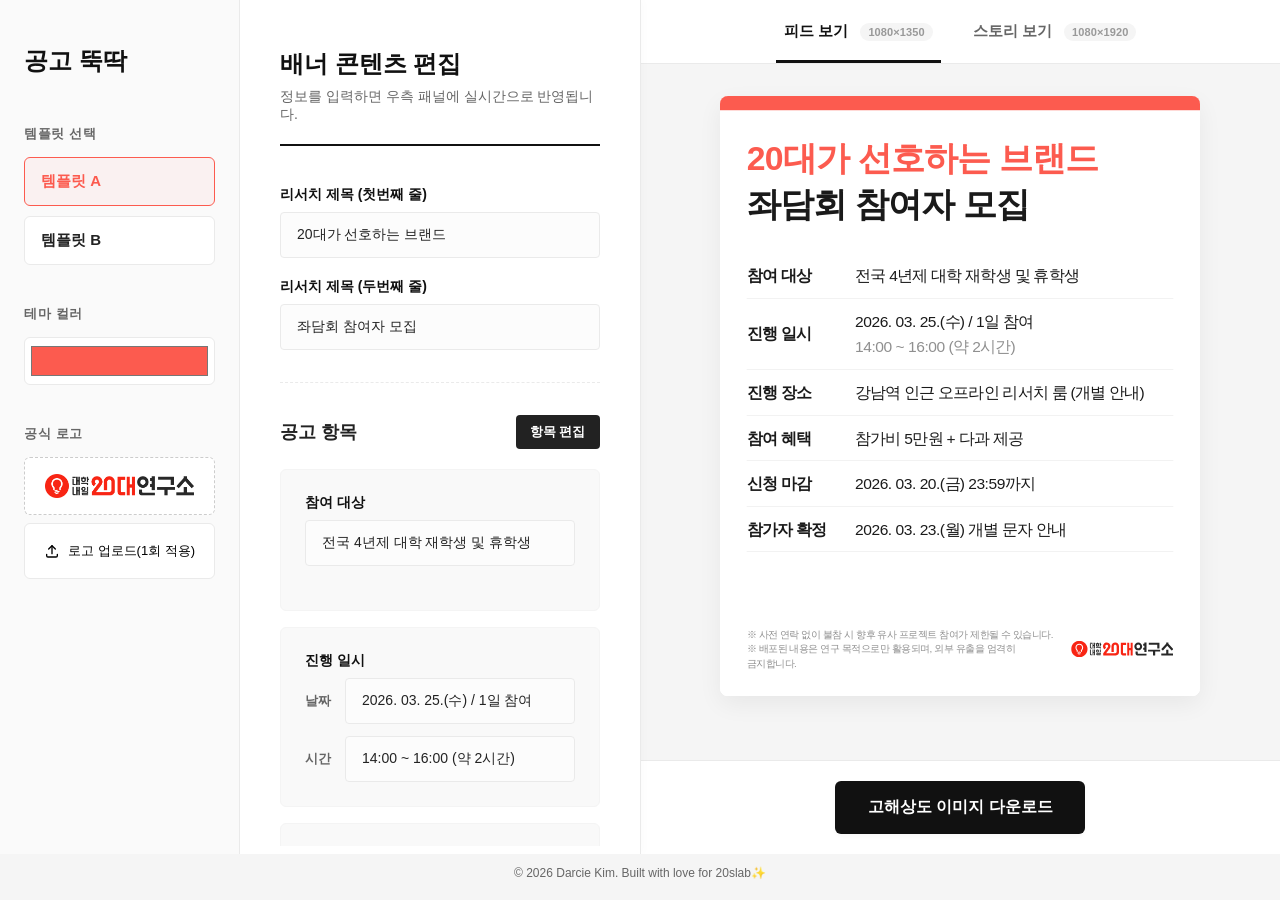
==== commit 1ccb324f: "feat: replace Locofy preview with shared banner templates Move the preview to shared A/B feed and st" ====
--- a/index.html
+++ b/index.html
@@ -6,10 +6,11 @@
     <meta name="viewport" content="width=device-width, initial-scale=1.0">
     <title>공고뚝딱 : Research Banner Builder</title>
     <link rel="stylesheet" href="style.css">
-    <link rel="stylesheet" href="templates/template_a/feed/locofy_global.css">
-    <link rel="stylesheet" href="templates/template_a/feed/locofy_template_a_scoped.css">
-    <link rel="stylesheet" href="templates/template_a/story/locofy_template_a_story_global.css">
-    <link rel="stylesheet" href="templates/template_a/story/locofy_template_a_story_scoped.css">
+    <link rel="stylesheet" href="templates/banner_templates_common.css">
+    <link rel="stylesheet" href="templates/template_a/feed/template_a_feed.css">
+    <link rel="stylesheet" href="templates/template_a/story/template_a_story.css">
+    <link rel="stylesheet" href="templates/template_b/feed/template_b_feed.css">
+    <link rel="stylesheet" href="templates/template_b/story/template_b_story.css">
     <link href="https://fonts.googleapis.com/css2?family=Pretendard:wght@400;500;600;700;800&display=swap"
         rel="stylesheet">
     <script src="https://cdnjs.cloudflare.com/ajax/libs/html2canvas/1.4.1/html2canvas.min.js"></script>
@@ -41,6 +42,19 @@
                     <h3>공식 로고</h3>
                     <div class="logo-preview-box">
                         <img src="assets/images/LOGO_20SLAB.png" alt="대학내일20대연구소 로고" class="panel-logo">
+                    </div>
+                    <div class="logo-upload-actions">
+                        <button type="button" id="logo-upload-btn">
+                            <span class="logo-upload-icon" aria-hidden="true">
+                                <svg viewBox="0 0 24 24" width="16" height="16" stroke="currentColor" stroke-width="2" fill="none" stroke-linecap="round" stroke-linejoin="round">
+                                    <path d="M4 17v2a2 2 0 0 0 2 2h12a2 2 0 0 0 2-2v-2" />
+                                    <polyline points="7 9 12 4 17 9" />
+                                    <line x1="12" y1="4" x2="12" y2="16" />
+                                </svg>
+                            </span>
+                            <span>로고 업로드(1회 적용)</span>
+                        </button>
+                        <input type="file" id="logo-upload-input" accept="image/*" style="display: none;">
                     </div>
                 </div>
             </div>
@@ -251,7 +265,6 @@
                                     <div class="form-group">
 
                                         <select id="benefit" class="reward-select dynamic-content-input">
-                                            <option value="">리워드 선택 안함</option>
                                             <option value="네이버페이 3천원(전원)">네이버페이 3천원(전원)</option>
                                             <option value="네이버페이 5천원(전원)">네이버페이 5천원(전원)</option>
                                             <option value="커리어톡 3천원(전원)">커리어톡 3천원(전원)</option>
@@ -456,8 +469,8 @@
                             </div>
                         </div>
 
-                        <!-- 🚀 Locofy 실시간 HTML 렌더링 래퍼 -->
-                        <div id="locofy-dynamic-wrapper" style="display: none;"></div>
+                        <!-- 템플릿 전용 실제 렌더링 래퍼 -->
+                        <div id="template-render-wrapper" style="display: none;"></div>
 
                     </div>
                 </div>
@@ -470,40 +483,75 @@
         </main>
     </div>
 
-    <!-- 🚀 Locofy 실시간 HTML 렌더링용 템플릿 (CORS 우회 및 독립적 로드) -->
-    <template id="tpl-locofy-a-feed">
-        <div class="template-a-feed">
-            <div class="head-bar"></div>
-            <header class="frame-title">
-                <h2 class="line-1"></h2>
-                <h1 class="line-2"></h1>
+    <!-- Figma MCP 기준 4종 템플릿 -->
+    <template id="tpl-template-a-feed">
+        <article class="banner-template banner-template--a-feed" data-template-root data-template-key="template-a:feed">
+            <div class="banner-template__bar banner-template__bar--top"></div>
+            <header class="banner-template__title-block">
+                <p class="banner-template__title banner-template__title--line1" data-field="title-line1"></p>
+                <h1 class="banner-template__title banner-template__title--line2" data-field="title-line2"></h1>
             </header>
-            <main class="frame-contents">
-            </main>
-            <div class="frame-footer">
-                <div class="div locofy-notice"></div>
-                <img class="logo-20slab-red-icon" loading="lazy" alt="로고" src="./assets/images/LOGO_20SLAB.png" />
-            </div>
-        </div>
+            <main class="banner-template__body" data-slot="items"></main>
+            <footer class="banner-template__footer banner-template__footer--side">
+                <div class="banner-template__notice" data-field="notice"></div>
+                <img class="banner-template__logo" data-field="logo" alt="대학내일20대연구소 로고">
+            </footer>
+        </article>
     </template>
 
-    <template id="tpl-locofy-a-story">
-        <div class="template-a-feed">
-            <div class="head-bar"></div>
-            <header class="frame-title">
-                <h2 class="line-12"></h2>
-                <h1 class="line-22"></h1>
+    <template id="tpl-template-a-story">
+        <article class="banner-template banner-template--a-story" data-template-root data-template-key="template-a:story">
+            <div class="banner-template__bar banner-template__bar--top"></div>
+            <header class="banner-template__title-block banner-template__title-block--centered">
+                <p class="banner-template__title banner-template__title--line1" data-field="title-line1"></p>
+                <h1 class="banner-template__title banner-template__title--line2" data-field="title-line2"></h1>
             </header>
-            <main class="frame-contents">
-            </main>
-            <div class="frame-footer">
-                <div class="div2 locofy-notice"></div>
-                <img class="logo-20slab-red-icon2" loading="lazy" alt="" src="./assets/images/LOGO_20SLAB.png" />
-            </div>
-        </div>
+            <main class="banner-template__body" data-slot="items"></main>
+            <footer class="banner-template__footer banner-template__footer--stack">
+                <div class="banner-template__notice" data-field="notice"></div>
+                <img class="banner-template__logo" data-field="logo" alt="대학내일20대연구소 로고">
+            </footer>
+            <div class="banner-template__bar banner-template__bar--bottom"></div>
+        </article>
     </template>
 
+    <template id="tpl-template-b-feed">
+        <article class="banner-template banner-template--b-feed" data-template-root data-template-key="template-b:feed">
+            <div class="banner-template__panel">
+                <header class="banner-template__title-block">
+                    <p class="banner-template__title banner-template__title--line1" data-field="title-line1"></p>
+                    <h1 class="banner-template__title banner-template__title--line2" data-field="title-line2"></h1>
+                </header>
+                <main class="banner-template__body" data-slot="items"></main>
+            </div>
+            <footer class="banner-template__footer banner-template__footer--side">
+                <div class="banner-template__notice" data-field="notice"></div>
+                <img class="banner-template__logo" data-field="logo" alt="대학내일20대연구소 로고">
+            </footer>
+        </article>
+    </template>
+
+    <template id="tpl-template-b-story">
+        <article class="banner-template banner-template--b-story" data-template-root data-template-key="template-b:story">
+            <header class="banner-template__panel banner-template__panel--title">
+                <div class="banner-template__title-block banner-template__title-block--centered">
+                    <p class="banner-template__title banner-template__title--line1" data-field="title-line1"></p>
+                    <h1 class="banner-template__title banner-template__title--line2" data-field="title-line2"></h1>
+                </div>
+            </header>
+            <main class="banner-template__panel banner-template__panel--body banner-template__body" data-slot="items"></main>
+            <footer class="banner-template__panel banner-template__panel--footer banner-template__footer banner-template__footer--stack">
+                <div class="banner-template__notice" data-field="notice"></div>
+                <img class="banner-template__logo" data-field="logo" alt="대학내일20대연구소 로고">
+            </footer>
+        </article>
+    </template>
+
     <script src="script.js"></script>
+
+    <footer class="site-footer">
+        © 2026 Darcie Kim. Built with love for 20slab✨
+    </footer>
 </body>
 
 </html>
--- a/style.css
+++ b/style.css
@@ -22,17 +22,26 @@
     font-family: 'Pretendard', -apple-system, BlinkMacSystemFont, "Segoe UI", Roboto, sans-serif;
 }
 
+html, body {
+    height: 100%;
+}
+
 body {
     background-color: var(--bg-color);
     color: var(--text-main);
-    height: 100vh;
+    min-height: 100vh;
+    display: flex;
+    flex-direction: column;
+    overflow-y: hidden;
+    overflow-x: auto;
+}
+
+.app-container {
+    display: flex;
+    flex: 1;
+    min-height: 0;
+    min-width: 1200px;
     overflow: hidden;
-}
-
-.app-container {
-    display: flex;
-    height: 100vh;
-    width: 100vw;
 }
 
 /* -------------------------------------
@@ -46,6 +55,7 @@
     border-right: 1px solid var(--border-color);
     box-shadow: 2px 0 10px rgba(0,0,0,0.02);
     z-index: 10;
+    min-height: 0;
 }
 
 /* Col 1: 기초 설정 */
@@ -134,6 +144,38 @@
     object-fit: contain;
 }
 
+.logo-upload-actions {
+    margin-top: 0.5rem;
+    display: flex;
+    gap: 0.5rem;
+}
+
+.logo-upload-actions button {
+    flex: 1;
+    height: 56px;
+    padding: 0 0.75rem;
+    display: flex;
+    align-items: center;
+    justify-content: center;
+    gap: 0.5rem;
+    font-size: 0.8125rem;
+    border-radius: 0.375rem;
+    border: 1px solid var(--border-color);
+    background-color: #FFFFFF;
+    cursor: pointer;
+}
+
+.logo-upload-actions button:hover {
+    border-color: #CCC;
+    background-color: #F8F8F8;
+}
+
+.logo-upload-icon {
+    display: inline-flex;
+    align-items: center;
+    justify-content: center;
+}
+
 /* Col 2: 콘텐츠 편집 */
 .build-col-content {
     flex: 1;
@@ -145,6 +187,7 @@
     padding: 5px; /* 스크롤바가 테두리에서 5px 떨어지도록 안쪽 여백 설정 */
     background-color: var(--panel-bg);
     transition: all 0.3s ease;
+    min-height: 0;
 }
 
 .build-panel-scroller {
@@ -516,6 +559,7 @@
     background-color: var(--bg-color); /* 요청하신 깔끔한 연한 회색 f5f5f5 */
     position: relative;
     z-index: 1;
+    min-height: 0;
 }
 
 /* 상단 탭 메뉴 */
@@ -573,6 +617,7 @@
     display: flex;
     justify-content: center;
     align-items: flex-start;
+    min-height: 0;
 }
 
 /* 캔버스 그림자 카드 래퍼 */
@@ -876,11 +921,6 @@
     word-break: keep-all; /* 단어 단위로 넘어가도록 잘림 현상 방지 */
 }
 
-.locofy-notice {
-    white-space: pre-wrap;
-    word-break: keep-all;
-}
-
 .brand-watermark {
     display: flex;
     align-items: center;
@@ -892,54 +932,7 @@
     object-fit: contain;
 }
 
-/* 템플릿 로직 */
-.template-a .banner-header {
-    display: block; /* 템플릿 A 기본 여백 */
-}
-
-/* 템플릿 B 스타일 정의 */
-.template-b {
-    border: 36px solid #E53737;
-    position: relative;
-}
-
-.template-b .canvas-top-line {
-    display: none; /* 상단 포인트 라인 숨기기 */
-}
-
-/* 테두리가 36px이나 부피를 차지하므로, 패딩을 조금 줄여 오토레이아웃 여유 공간 확보 */
-.template-b .banner-content {
-    padding: 2.5rem 2.5rem 1rem;
-}
-
-.template-b .banner-header {
-    margin-bottom: 2rem;
-}
-
-/* template-b 여백 리셋: 모든 항목의 공통 간격 통일 목적 */
-
-.template-b .banner-footer {
-    padding: 2rem 2.5rem 2rem;
-}
-
-/* 템플릿 B에서 로고를 하단 테두리 중앙에 배치 */
-.template-b .brand-watermark {
-    position: absolute;
-    bottom: -28px; /* 36px 테두리의 중앙 (로고 높이 20px 고려 시 -28px에 위치) */
-    right: 2.5rem; /* 본문 텍스트 패딩(2.5rem)과 우측 정렬 */
-    z-index: 10;
-}
-
-/* 템플릿 B '★ 강조' 항목의 색상을 테두리 색상과 동일하게 #E53737로 맞춰줌 */
-.template-b .highlight-row dt,
-.template-b .highlight-row dd {
-    color: #E53737 !important;
-}
-
-/* ::before 가상 요소에 템플릿 B 전용 붉은 배경 덮어씌움 */
-.template-b .highlight-row::before {
-    background-color: rgba(229, 55, 55, 0.04) !important;
-}
+/* 템플릿 실렌더링은 템플릿 전용 CSS 파일에서 처리합니다. */
 
 /* -------------------------------------
    하단 저장 액션 패널
@@ -951,6 +944,7 @@
     display: flex;
     gap: 1rem;
     justify-content: center;
+    flex-shrink: 0;
 }
 
 .download-btn {
@@ -1041,11 +1035,6 @@
     transform: translateY(-0.25rem); /* 살짝 위로 */
 }
 
-/* 템플릿 B에 특화된 포지션(내부 공백이 다를 경우 필요, 지금은 highlight-row 기준이므로 동일) */
-.template-b .reward-img {
-    right: -1.5rem;
-}
-
 /* dl/dd 높이 최대값 지정 (말줄임/폰트 자동 축소 기준점) */
 .info-list dd {
     display: flex;
@@ -1071,3 +1060,12 @@
     margin-top: 0.5rem;
     width: 100%;
 }
+
+/* 사이트 하단 푸터 */
+.site-footer {
+    text-align: center;
+    padding: 0.75rem 1rem 1.25rem;
+    font-size: 0.75rem;
+    color: var(--text-muted);
+    flex-shrink: 0;
+}
--- a/templates/banner_templates_common.css
+++ b/templates/banner_templates_common.css
@@ -0,0 +1,198 @@
+.banner-template-host {
+  position: absolute;
+  inset: 0;
+}
+
+#template-render-wrapper {
+  position: absolute;
+  inset: 0;
+  display: none;
+}
+
+#template-render-wrapper[data-active-key] {
+  display: block;
+}
+
+.banner-template,
+.banner-template * {
+  box-sizing: border-box;
+}
+
+.banner-template {
+  --template-primary: var(--primary, #fc5b4f);
+  --template-secondary: #1a1a1a;
+  --template-muted: #8f8f8f;
+  --template-divider: #e1e1e1;
+  --highlight-bg: rgba(252, 91, 79, 0.04);
+  position: relative;
+  width: 1080px;
+  overflow: hidden;
+  font-family: "Pretendard", -apple-system, BlinkMacSystemFont, "Segoe UI", sans-serif;
+  color: var(--template-secondary);
+}
+
+.banner-template h1,
+.banner-template h2,
+.banner-template p {
+  margin: 0;
+}
+
+.banner-template__title-block {
+  display: flex;
+  flex-direction: column;
+  gap: 4px;
+}
+
+.banner-template__title-block--centered {
+  align-items: center;
+  text-align: center;
+}
+
+.banner-template__title {
+  width: 100%;
+  font-size: var(--title-font-size, 76px);
+  font-weight: 800;
+  line-height: 1.3;
+  letter-spacing: -0.02em;
+}
+
+.banner-template__title--line1 {
+  color: var(--template-primary);
+}
+
+.banner-template__title--line2 {
+  color: var(--template-secondary);
+}
+
+.banner-template__body {
+  display: flex;
+  flex-direction: column;
+  /* Figma 수정 반영: Frame_Contents 내부 항목은 좌상단부터 쌓입니다. */
+  justify-content: flex-start;
+}
+
+.banner-template__footer {
+  display: flex;
+}
+
+.banner-template__footer--side {
+  align-items: center;
+  gap: 16px;
+}
+
+.banner-template__footer--stack {
+  flex-direction: column;
+  align-items: center;
+  gap: 60px;
+}
+
+.banner-template__notice {
+  font-size: var(--notice-font-size, 22px);
+  line-height: 1.5;
+  letter-spacing: -0.03em;
+  color: var(--notice-color, var(--template-muted));
+  white-space: pre-wrap;
+  word-break: keep-all;
+}
+
+.banner-template__notice p {
+  margin: 0;
+}
+
+.banner-template__logo {
+  display: block;
+  width: var(--logo-width, 230px);
+  height: var(--logo-height, 36.892px);
+  object-fit: contain;
+  flex-shrink: 0;
+}
+
+.banner-info-row {
+  display: flex;
+  gap: 16px;
+  width: 100%;
+  /* Figma 수정 반영: 각 하위 프레임 외곽선은 위쪽이 아니라 아래쪽에 표시합니다. */
+  border-bottom: 1.5px solid var(--template-divider);
+}
+
+.banner-info-row__label {
+  width: var(--label-width);
+  flex-shrink: 0;
+  padding: var(--row-padding-y, 28px) 0;
+  font-size: var(--row-font-size, 35px);
+  font-weight: 600;
+  line-height: 1.3;
+  letter-spacing: -0.03em;
+  color: var(--template-secondary);
+}
+
+.banner-info-row__value {
+  width: var(--value-width);
+  flex-shrink: 0;
+  padding: var(--row-padding-y, 28px) 0;
+  display: flex;
+  align-items: center;
+}
+
+.banner-info-row__text,
+.banner-info-row__date-line {
+  width: 100%;
+  font-size: var(--row-font-size, 35px);
+  font-weight: 400;
+  line-height: 1.3;
+  letter-spacing: -0.03em;
+  color: var(--template-secondary);
+}
+
+.banner-info-row--date .banner-info-row__label {
+  padding: var(--date-label-padding-y, 56px) 0;
+}
+
+.banner-info-row--date .banner-info-row__value {
+  flex-direction: column;
+  align-items: flex-start;
+  justify-content: center;
+  gap: 12px;
+}
+
+.banner-info-row__date-line--secondary {
+  color: var(--template-muted);
+}
+
+.banner-info-row.is-highlighted {
+  background: var(--highlight-bg);
+}
+
+.banner-info-row.is-highlighted .banner-info-row__label,
+.banner-info-row.is-highlighted .banner-info-row__text,
+.banner-info-row.is-highlighted .banner-info-row__date-line {
+  color: var(--template-primary);
+  font-weight: 800;
+}
+
+.banner-info-row--with-reward .banner-info-row__label,
+.banner-info-row--with-reward .banner-info-row__value {
+  padding: 16px 0;
+}
+
+.banner-info-row--with-reward .banner-info-row__value {
+  justify-content: space-between;
+  gap: 24px;
+}
+
+.banner-info-row--with-reward .banner-info-row__text {
+  flex: 1 1 auto;
+  min-width: 0;
+}
+
+.banner-info-row--with-reward {
+  align-items: center;
+}
+
+.banner-info-row__reward-image {
+  flex-shrink: 0;
+  width: 224px;
+  max-width: 224px;
+  height: auto;
+  object-fit: contain;
+}
--- a/templates/template_a/feed/template_a_feed.css
+++ b/templates/template_a/feed/template_a_feed.css
@@ -0,0 +1,36 @@
+.banner-template--a-feed {
+  --label-width: 228px;
+  --value-width: 716px;
+  --row-font-size: 35px;
+  --notice-font-size: 22px;
+  --logo-width: 230px;
+  --logo-height: 36.892px;
+  height: 1350px;
+  display: flex;
+  flex-direction: column;
+  background: #fff;
+}
+
+.banner-template--a-feed .banner-template__bar--top {
+  height: 32px;
+  background: var(--template-primary);
+  flex-shrink: 0;
+}
+
+.banner-template--a-feed .banner-template__title-block {
+  padding: 60px;
+}
+
+.banner-template--a-feed .banner-template__body {
+  flex: 1;
+  padding: 0 60px;
+}
+
+.banner-template--a-feed .banner-template__footer {
+  padding: 56px 60px;
+  background: #fff;
+}
+
+.banner-template--a-feed .banner-template__notice {
+  flex: 1;
+}
--- a/templates/template_a/story/template_a_story.css
+++ b/templates/template_a/story/template_a_story.css
@@ -0,0 +1,38 @@
+.banner-template--a-story {
+  --label-width: 228px;
+  --value-width: 716px;
+  --row-font-size: 35px;
+  --notice-font-size: 24px;
+  --logo-width: 300px;
+  --logo-height: 48.12px;
+  height: 1920px;
+  display: flex;
+  flex-direction: column;
+  background: #fff;
+}
+
+.banner-template--a-story .banner-template__bar--top,
+.banner-template--a-story .banner-template__bar--bottom {
+  height: 160px;
+  background: var(--template-primary);
+  flex-shrink: 0;
+}
+
+.banner-template--a-story .banner-template__title-block {
+  min-height: 332px;
+  padding: 130px 60px 0;
+}
+
+.banner-template--a-story .banner-template__body {
+  flex: 1;
+  padding: 60px;
+}
+
+.banner-template--a-story .banner-template__footer {
+  padding: 0 60px 120px;
+}
+
+.banner-template--a-story .banner-template__notice {
+  width: 100%;
+  text-align: center;
+}
--- a/templates/template_b/feed/template_b_feed.css
+++ b/templates/template_b/feed/template_b_feed.css
@@ -0,0 +1,42 @@
+.banner-template--b-feed {
+  --label-width: 214px;
+  --value-width: 674px;
+  --row-font-size: 34px;
+  --notice-font-size: 22px;
+  --notice-color: #fff;
+  --logo-width: 230px;
+  --logo-height: 36.892px;
+  height: 1350px;
+  display: flex;
+  flex-direction: column;
+  background: var(--template-primary);
+}
+
+.banner-template--b-feed .banner-template__panel {
+  margin: 36px 36px 0;
+  height: 1136px;
+  display: flex;
+  flex-direction: column;
+  background: #fff;
+  border-radius: 20px 20px 6px 6px;
+  overflow: hidden;
+}
+
+.banner-template--b-feed .banner-template__title-block {
+  min-height: 296px;
+  padding: 72px 52px 32px;
+}
+
+.banner-template--b-feed .banner-template__body {
+  flex: 1;
+  padding: 0 52px;
+}
+
+.banner-template--b-feed .banner-template__footer {
+  padding: 56px 48px;
+  background: var(--template-primary);
+}
+
+.banner-template--b-feed .banner-template__notice {
+  flex: 1;
+}
--- a/templates/template_b/story/template_b_story.css
+++ b/templates/template_b/story/template_b_story.css
@@ -0,0 +1,56 @@
+.banner-template--b-story {
+  --label-width: 228px;
+  --value-width: 636px;
+  --row-font-size: 35px;
+  --notice-font-size: 24px;
+  --logo-width: 300px;
+  --logo-height: 48.12px;
+  height: 1920px;
+  display: flex;
+  flex-direction: column;
+  padding: 180px 40px;
+  background: var(--template-primary);
+  isolation: isolate;
+}
+
+.banner-template--b-story::before {
+  content: "";
+  position: absolute;
+  inset: 180px 40px;
+  border-radius: 20px;
+  background: #fff;
+  pointer-events: none;
+  z-index: 0;
+}
+
+.banner-template--b-story .banner-template__panel {
+  position: relative;
+  z-index: 1;
+  width: 1000px;
+  background: #fff;
+}
+
+.banner-template--b-story .banner-template__panel--title {
+  border-radius: 20px 20px 0 0;
+  overflow: hidden;
+}
+
+.banner-template--b-story .banner-template__title-block {
+  min-height: 322px;
+  padding: 120px 60px 0;
+}
+
+.banner-template--b-story .banner-template__panel--body {
+  flex: 1;
+  padding: 60px 60px 40px;
+}
+
+.banner-template--b-story .banner-template__panel--footer {
+  border-radius: 0 0 20px 20px;
+  padding: 0 60px 120px;
+}
+
+.banner-template--b-story .banner-template__notice {
+  width: 100%;
+  text-align: center;
+}
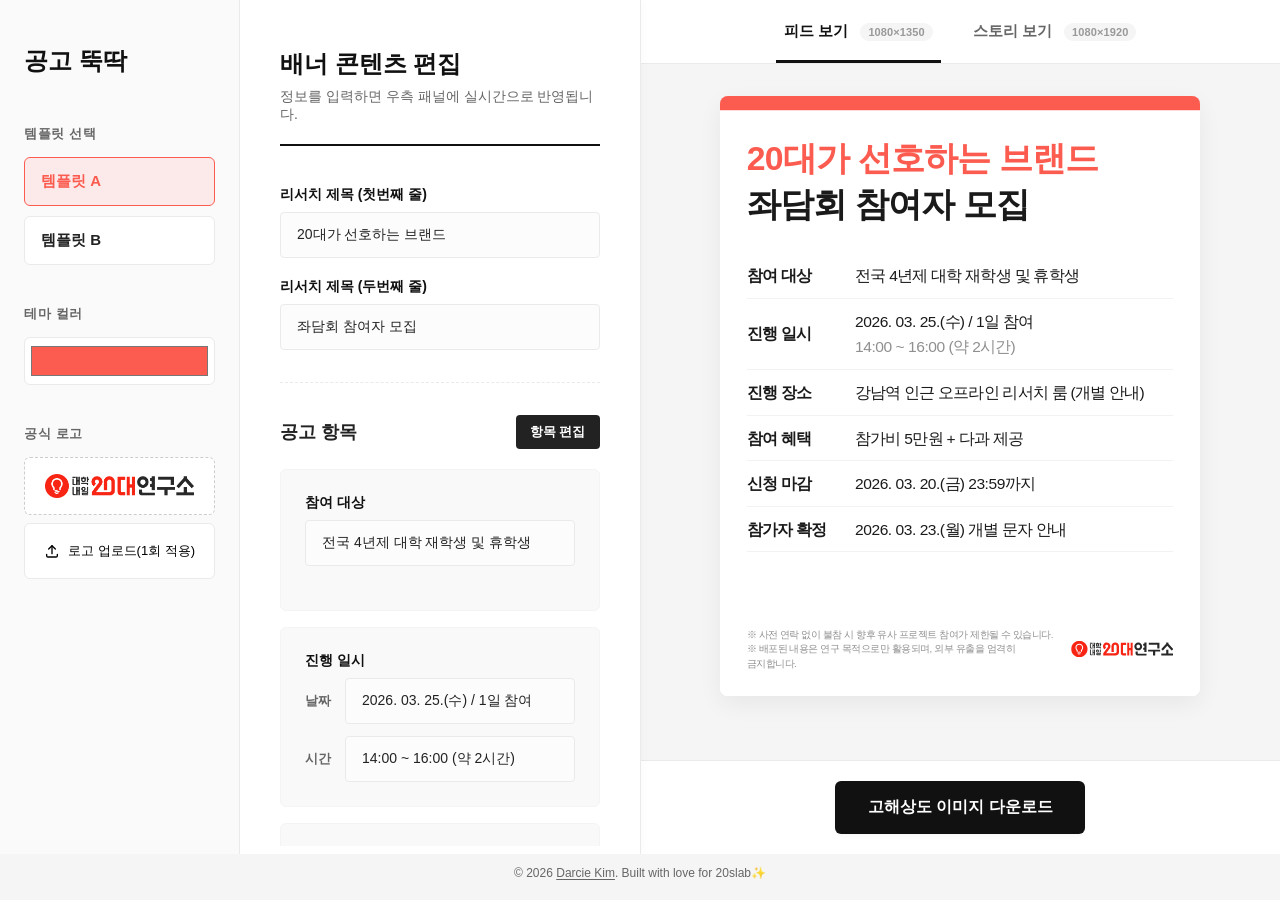
==== commit f83b8c2f: "feat: sync theme tints and add footer email link Make the template button and highlight backgrounds " ====
--- a/index.html
+++ b/index.html
@@ -550,7 +550,7 @@
     <script src="script.js"></script>
 
     <footer class="site-footer">
-        © 2026 Darcie Kim. Built with love for 20slab✨
+        © 2026 <a href="mailto:delight0301@gmail.com" class="site-footer__email-link">Darcie Kim</a>. Built with love for 20slab✨
     </footer>
 </body>
 
--- a/style.css
+++ b/style.css
@@ -13,6 +13,8 @@
     --shadow-sm: 0 2px 4px rgba(0,0,0,0.03);
     --shadow-md: 0 8px 24px rgba(0,0,0,0.06); /* 그림자 짙게 조정 */
     --shadow-lg: 0 16px 32px rgba(0,0,0,0.1);
+    /* 테마 컬러 기반 약 10% 투명도 음영 (JS에서 선택 컬러에 맞춰 재계산됨) */
+    --primary-tint-15: rgba(252, 91, 79, 0.10);
 }
 
 * {
@@ -113,7 +115,7 @@
 
 .tpl-btn.active {
     border-color: var(--primary);
-    background-color: rgba(252, 91, 79, 0.05);
+    background-color: var(--primary-tint-15);
     color: var(--primary);
     font-weight: 700;
 }
@@ -881,7 +883,7 @@
     position: absolute;
     top: 0.125rem; bottom: 0.125rem;
     left: -1rem; right: -1rem;
-    background-color: rgba(252, 91, 79, 0.04);
+    background-color: var(--primary-tint-15);
     border-radius: 0.375rem;
     z-index: 0;
     pointer-events: none;
@@ -1069,3 +1071,14 @@
     color: var(--text-muted);
     flex-shrink: 0;
 }
+
+.site-footer__email-link {
+    color: inherit;
+    text-decoration: underline;
+    text-underline-offset: 2px;
+    transition: color 0.2s ease;
+}
+
+.site-footer__email-link:hover {
+    color: var(--text-title);
+}
--- a/templates/banner_templates_common.css
+++ b/templates/banner_templates_common.css
@@ -23,7 +23,8 @@
   --template-secondary: #1a1a1a;
   --template-muted: #8f8f8f;
   --template-divider: #e1e1e1;
-  --highlight-bg: rgba(252, 91, 79, 0.04);
+  /* 테마 컬러 기반 약 10% 투명도 음영 (루트의 --primary-tint-15를 우선 사용) */
+  --highlight-bg: var(--primary-tint-15, rgba(252, 91, 79, 0.10));
   position: relative;
   width: 1080px;
   overflow: hidden;
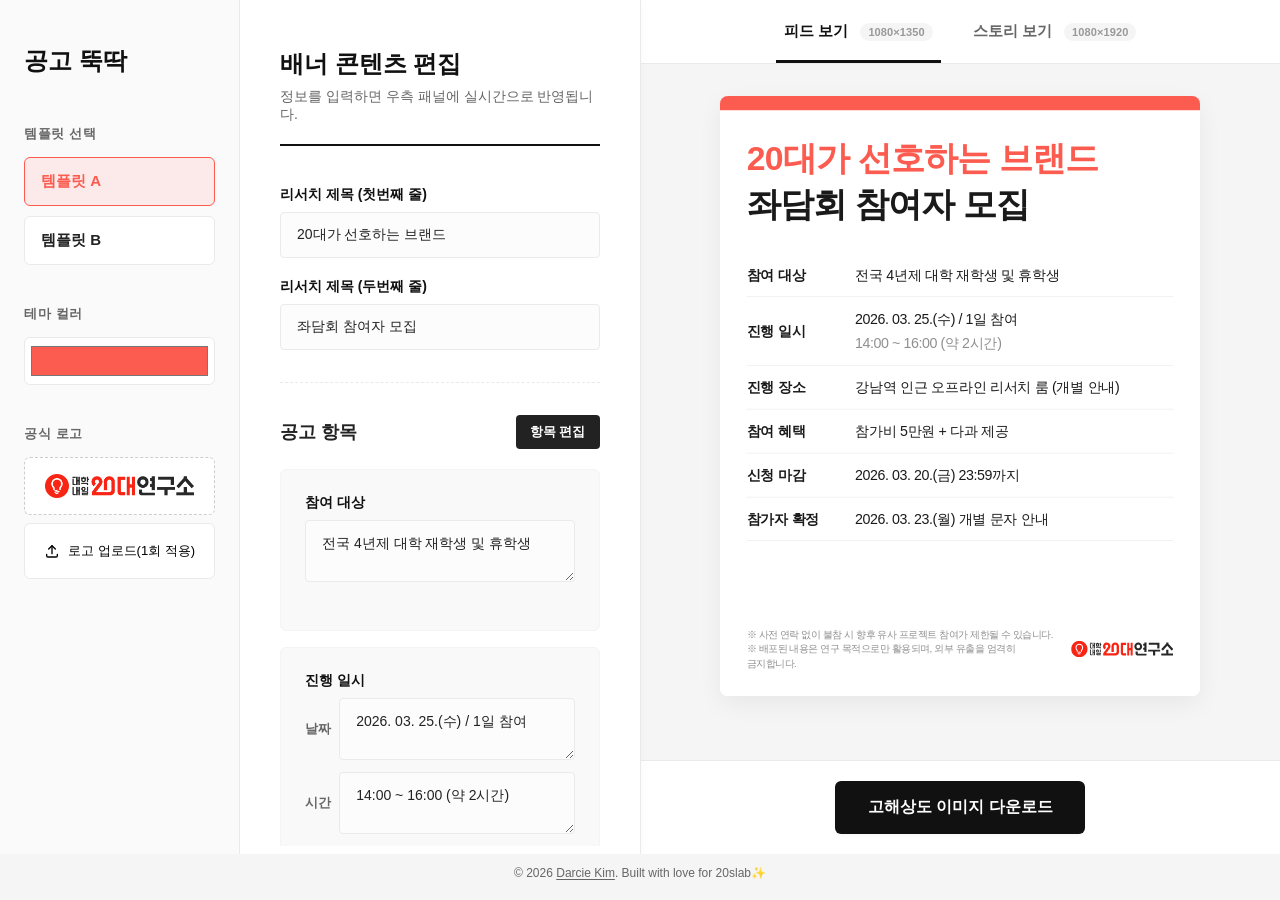
==== commit d661eb93: "feat: refine banner item text styling Made-with: Cursor" ====
--- a/index.html
+++ b/index.html
@@ -129,8 +129,8 @@
                                             </svg></button>
                                     </div>
                                     <div class="form-group">
-                                        <input type="text" id="target" placeholder="예: 전국 4년제 대학 재학생 및 휴학생"
-                                            value="전국 4년제 대학 재학생 및 휴학생">
+                                        <textarea id="target" rows="2"
+                                            placeholder="예: 전국 4년제 대학 재학생 및 휴학생">전국 4년제 대학 재학생 및 휴학생</textarea>
                                     </div>
                                 </div>
 
@@ -168,11 +168,11 @@
                                     <div class="form-group form-group--grouped">
                                         <div class="sub-group">
                                             <label for="date-date">날짜</label>
-                                            <input type="text" id="date-date" value="2026. 03. 25.(수) / 1일 참여">
+                                            <textarea id="date-date" rows="2">2026. 03. 25.(수) / 1일 참여</textarea>
                                         </div>
                                         <div class="sub-group">
                                             <label for="date-time">시간</label>
-                                            <input type="text" id="date-time" value="14:00 ~ 16:00 (약 2시간)">
+                                            <textarea id="date-time" rows="2">14:00 ~ 16:00 (약 2시간)</textarea>
                                         </div>
                                     </div>
                                 </div>
--- a/style.css
+++ b/style.css
@@ -858,6 +858,7 @@
     font-weight: 400;
     color: var(--text-main);
     line-height: 1.5;
+    white-space: pre-wrap;
     word-break: keep-all;
 }
 
@@ -893,8 +894,15 @@
     position: relative;
     z-index: 1;
     color: var(--primary);
-    font-weight: 700;
     transition: color 0.3s ease;
+}
+
+.highlight-row dt {
+    font-weight: 700;
+}
+
+.highlight-row dd {
+    font-weight: 600;
 }
 
 .semi-bold { font-weight: 600; }
--- a/templates/banner_templates_common.css
+++ b/templates/banner_templates_common.css
@@ -143,6 +143,8 @@
   line-height: 1.3;
   letter-spacing: -0.03em;
   color: var(--template-secondary);
+  white-space: pre-wrap;
+  word-break: keep-all;
 }
 
 .banner-info-row--date .banner-info-row__label {
@@ -164,11 +166,15 @@
   background: var(--highlight-bg);
 }
 
-.banner-info-row.is-highlighted .banner-info-row__label,
+.banner-info-row.is-highlighted .banner-info-row__label {
+  color: var(--template-primary);
+  font-weight: 800;
+}
+
 .banner-info-row.is-highlighted .banner-info-row__text,
 .banner-info-row.is-highlighted .banner-info-row__date-line {
   color: var(--template-primary);
-  font-weight: 800;
+  font-weight: 600;
 }
 
 .banner-info-row--with-reward .banner-info-row__label,
--- a/templates/template_a/feed/template_a_feed.css
+++ b/templates/template_a/feed/template_a_feed.css
@@ -1,7 +1,7 @@
 .banner-template--a-feed {
   --label-width: 228px;
   --value-width: 716px;
-  --row-font-size: 35px;
+  --row-font-size: 32px;
   --notice-font-size: 22px;
   --logo-width: 230px;
   --logo-height: 36.892px;
--- a/templates/template_a/story/template_a_story.css
+++ b/templates/template_a/story/template_a_story.css
@@ -1,7 +1,7 @@
 .banner-template--a-story {
   --label-width: 228px;
   --value-width: 716px;
-  --row-font-size: 35px;
+  --row-font-size: 32px;
   --notice-font-size: 24px;
   --logo-width: 300px;
   --logo-height: 48.12px;
--- a/templates/template_b/feed/template_b_feed.css
+++ b/templates/template_b/feed/template_b_feed.css
@@ -1,7 +1,7 @@
 .banner-template--b-feed {
   --label-width: 214px;
   --value-width: 674px;
-  --row-font-size: 34px;
+  --row-font-size: 32px;
   --notice-font-size: 22px;
   --notice-color: #fff;
   --logo-width: 230px;
--- a/templates/template_b/story/template_b_story.css
+++ b/templates/template_b/story/template_b_story.css
@@ -1,7 +1,7 @@
 .banner-template--b-story {
   --label-width: 228px;
   --value-width: 636px;
-  --row-font-size: 35px;
+  --row-font-size: 32px;
   --notice-font-size: 24px;
   --logo-width: 300px;
   --logo-height: 48.12px;
